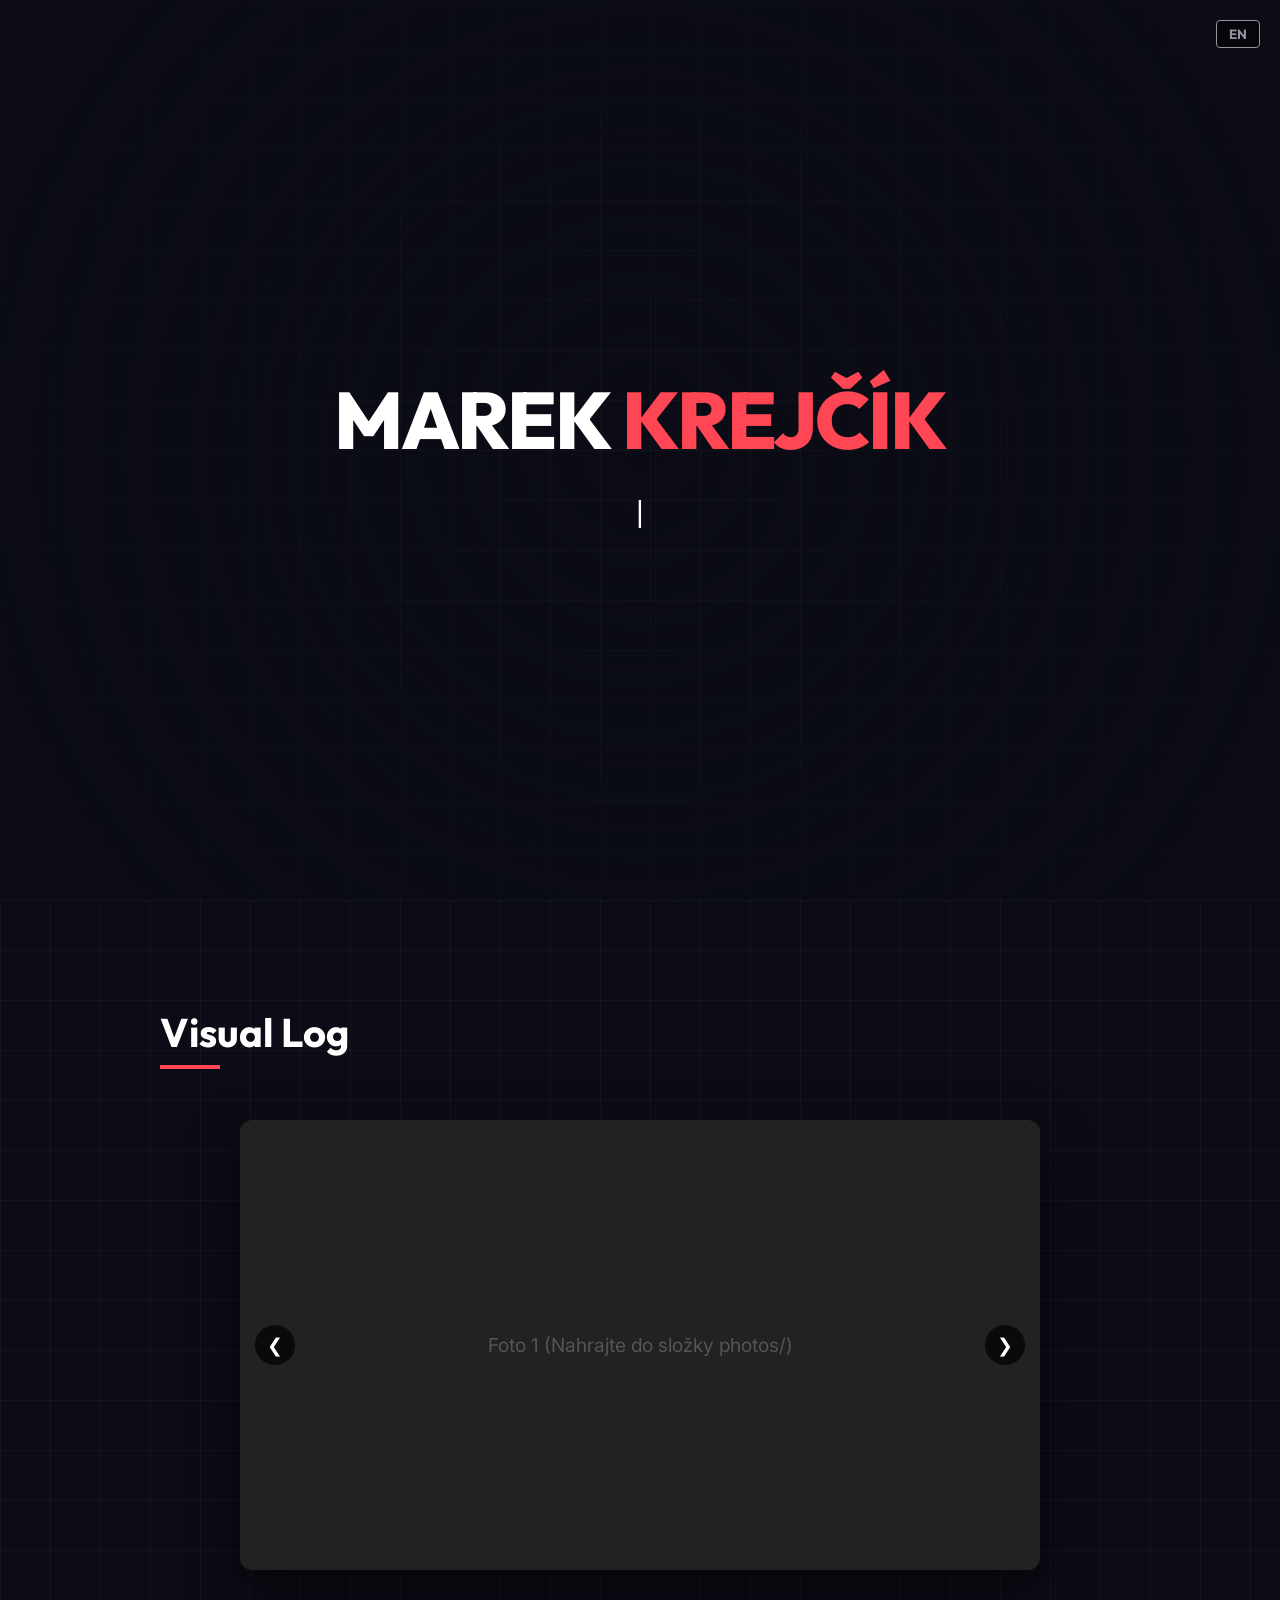
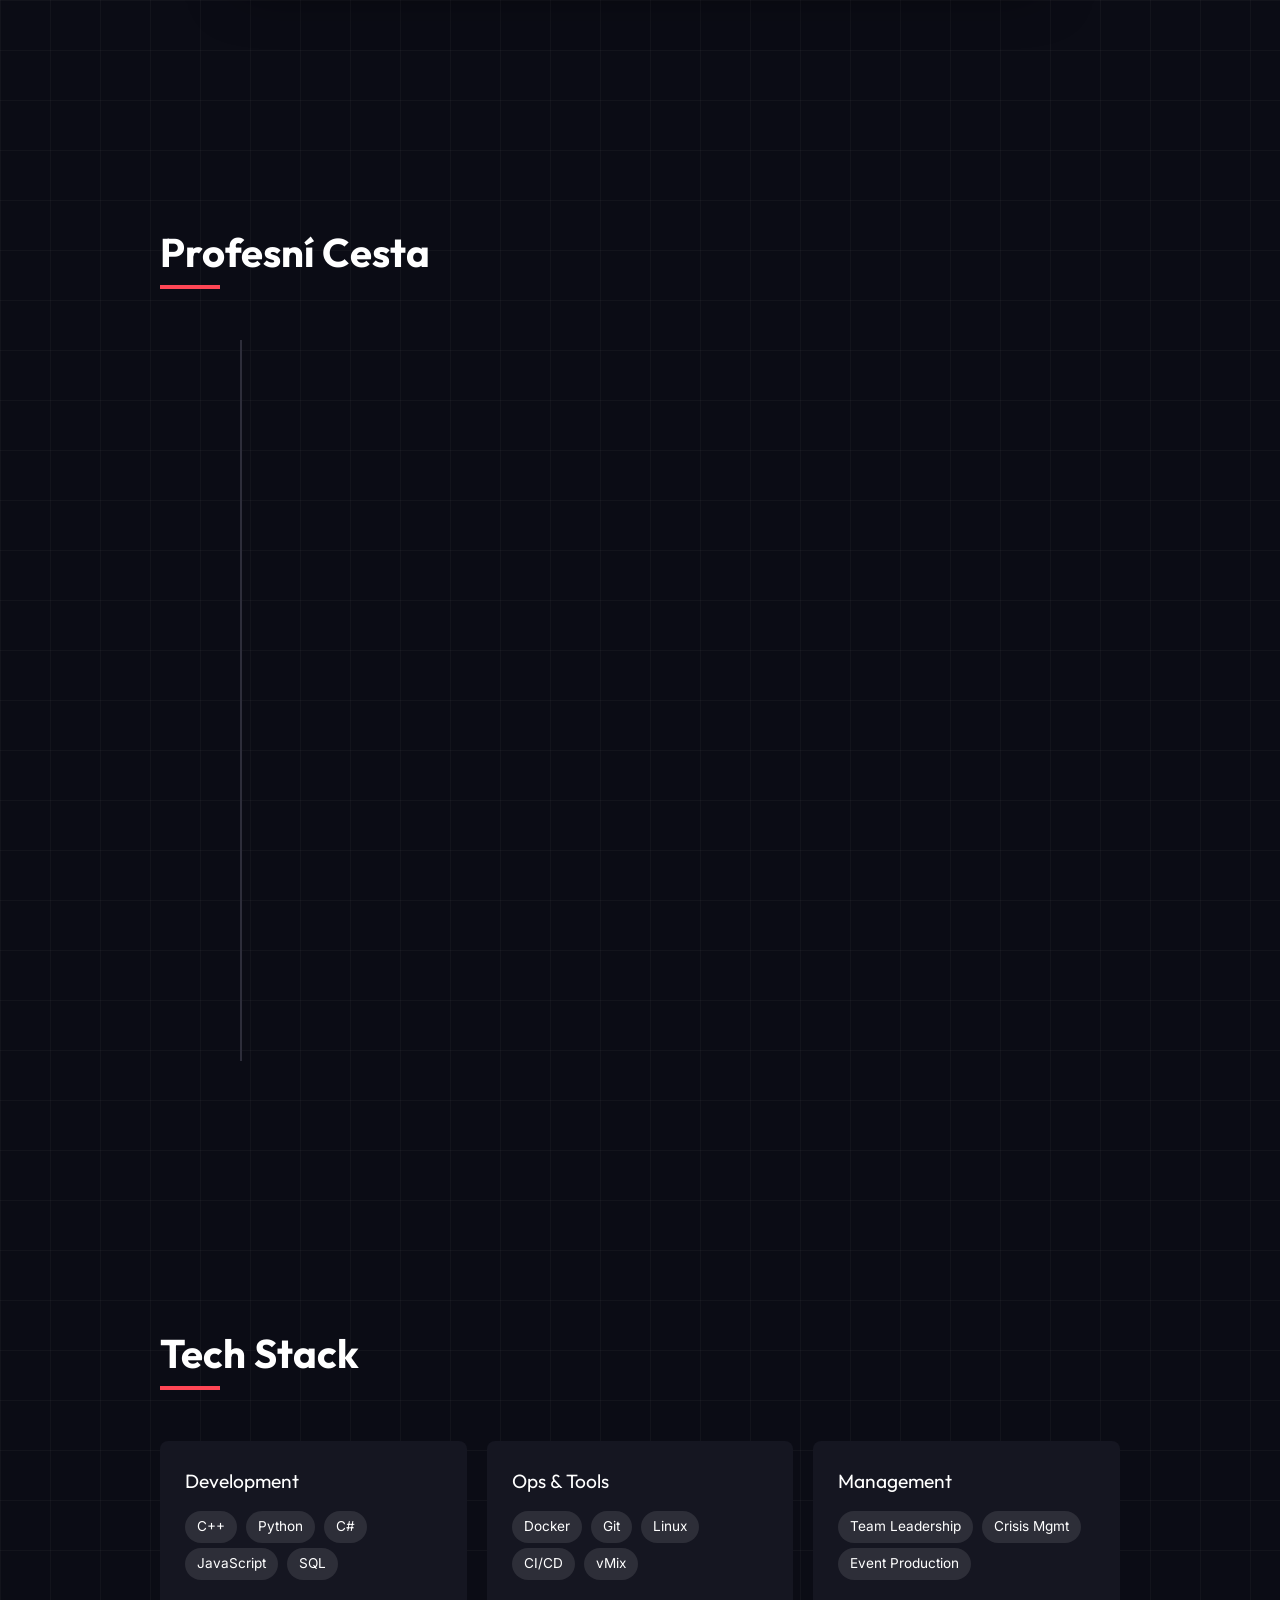
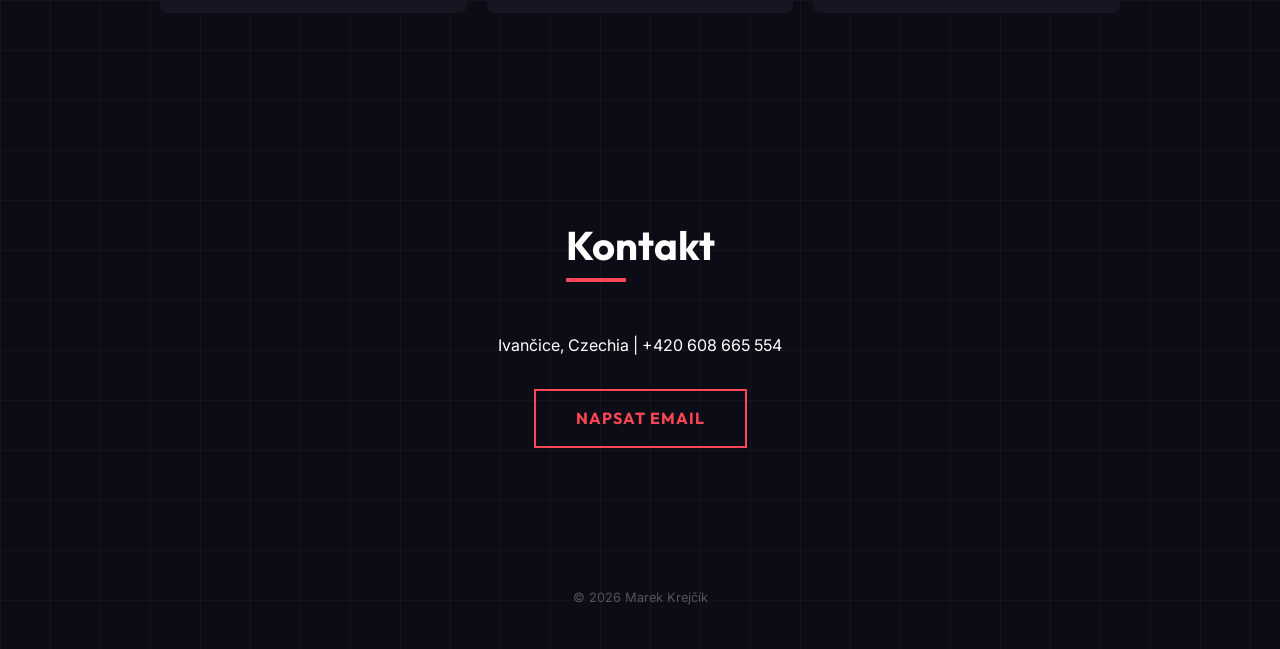
==== index.html @ 37709661 "Bugfixing" ====
<!DOCTYPE html>
<html lang="cs">
<head>
    <meta charset="UTF-8">
    <meta name="viewport" content="width=device-width, initial-scale=1.0">
    <meta name="description" content="Interaktivní životopis - Marek Krejčík">
    <title>Marek Krejčík | Esports & Tech</title>
    
    <link rel="preconnect" href="https://fonts.googleapis.com">
    <link rel="preconnect" href="https://fonts.gstatic.com" crossorigin>
    <link href="https://fonts.googleapis.com/css2?family=Inter:wght@300;400;600&family=Outfit:wght@500;700;800&display=swap&subset=latin-ext" rel="stylesheet">
    
    <link rel="stylesheet" href="https://cdnjs.cloudflare.com/ajax/libs/font-awesome/6.4.0/css/all.min.css">

    <script>
        // GEOLOKACE (Zachována z předchozí verze)
        (function() {
            const userLang = localStorage.getItem('lang_pref');
            if (userLang === 'en') {
                window.location.href = 'en.html';
                return;
            } else if (userLang === 'cs') {
                return;
            }
            fetch('https://ipwho.is/')
              .then(response => response.json())
              .then(data => {
                    if (data.success && data.country_code!== 'CZ' && data.country_code!== 'SK') {
                        localStorage.setItem('lang_pref', 'en');
                        window.location.href = 'en.html';
                    }
                })
              .catch(err => console.log('Geo-check skipped'));
        })();
    </script>

    <style>
        /* --- DESIGN PROMĚNNÉ --- */
        :root {
            --bg-dark: #0b0c15;
            --bg-card: #151621;
            --primary: #ff4655;    /* Riot Red */
            --secondary: #00f0ff;  /* Cyber Cyan */
            --text-main: #ffffff;
            --text-muted: #9494a0;
            --font-main: 'Inter', sans-serif;
            --font-head: 'Outfit', sans-serif; /* Nový font */
        }

        * { margin: 0; padding: 0; box-sizing: border-box; }
        
        body {
            background-color: var(--bg-dark);
            color: var(--text-main);
            font-family: var(--font-main);
            line-height: 1.6;
            overflow-x: hidden;
            
            /* --- NOVÉ POZADÍ (GRID) --- */
            background-image: 
                linear-gradient(rgba(255, 255, 255, 0.03) 1px, transparent 1px),
                linear-gradient(90deg, rgba(255, 255, 255, 0.03) 1px, transparent 1px);
            background-size: 50px 50px;
        }

        /* Vinětace pro hloubku */
        body::after {
            content: "";
            position: fixed;
            top: 0; left: 0; width: 100%; height: 100%;
            background: radial-gradient(circle at center, transparent 0%, var(--bg-dark) 90%);
            pointer-events: none;
            z-index: -1;
        }

        a { text-decoration: none; color: inherit; transition: 0.3s ease; }
        ul { list-style: none; }
       .container { max-width: 1000px; margin: 0 auto; padding: 0 20px; position: relative; z-index: 1; }

        /* JAZYKOVÝ PŘEPÍNAČ */
       .lang-switch { position: absolute; top: 20px; right: 20px; z-index: 1000; }
       .lang-btn {
            font-family: var(--font-head); font-weight: 700; color: var(--text-muted);
            border: 1px solid var(--text-muted); padding: 5px 12px; border-radius: 4px;
            cursor: pointer; background: rgba(0,0,0,0.5); backdrop-filter: blur(5px);
        }
       .lang-btn:hover { color: var(--secondary); border-color: var(--secondary); }

        /* HLAVIČKA */
        header {
            height: 100vh;
            display: flex; flex-direction: column; align-items: center; justify-content: center;
            text-align: center; position: relative;
        }
        
       .hero-name {
            font-family: var(--font-head);
            font-size: 5rem; /* Zvětšeno */
            font-weight: 800;
            margin-bottom: 0.5rem;
            letter-spacing: -2px;
            text-transform: uppercase;
        }
       .hero-name span { color: var(--primary); }

       .typewriter {
            font-size: 1.8rem;
            color: var(--secondary);
            font-family: 'Courier New', monospace; /* Terminál font */
            min-height: 1.8em;
        }
       .typewriter::after { content: '|'; animation: blink 1s infinite; color: var(--text-main); }

        /* SEKCIE */
        section { padding: 100px 0; }
       .section-title {
            font-family: var(--font-head);
            font-size: 2.5rem;
            font-weight: 700;
            margin-bottom: 3.5rem;
            display: inline-block;
            position: relative;
        }
       .section-title::after {
            content: ''; position: absolute; bottom: -5px; left: 0; width: 60px; height: 4px; background: var(--primary);
        }

        /* --- CAROUSEL (FOTOGALERIE) --- */
       .carousel-container {
            position: relative;
            width: 100%;
            max-width: 800px;
            margin: 0 auto 50px auto;
            border-radius: 12px;
            overflow: hidden;
            box-shadow: 0 20px 50px rgba(0,0,0,0.5);
            aspect-ratio: 16/9;
            background: #000;
        }

       .slides {
            display: flex;
            transition: transform 0.5s cubic-bezier(0.25, 1, 0.5, 1);
            height: 100%;
        }

       .slide {
            min-width: 100%;
            height: 100%;
            display: flex; align-items: center; justify-content: center;
            background: #222; /* Placeholder barva */
            color: #555;
            font-size: 1.2rem;
        }
        
       .slide img { width: 100%; height: 100%; object-fit: cover; }

       .carousel-btn {
            position: absolute; top: 50%; transform: translateY(-50%);
            background: rgba(0,0,0,0.7); color: white; border: none;
            width: 40px; height: 40px; border-radius: 50%; cursor: pointer;
            z-index: 10; font-size: 1.2rem; transition: 0.3s;
        }
       .carousel-btn:hover { background: var(--primary); }
       .prev { left: 15px; }
       .next { right: 15px; }

        /* TIMELINE (Opraveno) */
       .timeline { position: relative; max-width: 800px; margin: 0 auto; }
       .timeline::before {
            content: ''; position: absolute; left: 0; top: 0; bottom: 0; width: 2px; background: #2d2d3a;
        }
       .timeline-item {
            position: relative; margin-bottom: 60px; padding-left: 45px;
            /* Defaultně viditelné, JS přidá animaci */
            opacity: 1; 
        }
        /* Třída pro animaci */
       .timeline-item.hidden { opacity: 0; transform: translateY(20px); transition: all 0.6s ease; }
       .timeline-item.visible { opacity: 1; transform: translateY(0); }

       .timeline-item::before {
            content: ''; position: absolute; left: -6px; top: 6px; width: 14px; height: 14px;
            border-radius: 50%; background: var(--bg-dark); border: 2px solid var(--primary);
            box-shadow: 0 0 10px rgba(255, 70, 85, 0.5);
        }
       .role { font-size: 1.4rem; font-weight: 700; color: #fff; font-family: var(--font-head); }
       .company { color: var(--secondary); font-weight: 600; margin-bottom: 5px; }
       .date { font-size: 0.85rem; color: var(--text-muted); margin-bottom: 10px; display: inline-block; background: rgba(255,255,255,0.05); padding: 2px 8px; border-radius: 4px;}
        
        /* SKILLS */
       .skills-grid { display: grid; grid-template-columns: repeat(auto-fit, minmax(250px, 1fr)); gap: 20px; }
       .skill-card {
            background: var(--bg-card); padding: 25px; border-radius: 8px;
            border-bottom: 3px solid transparent; transition: 0.3s;
        }
       .skill-card:hover { border-bottom-color: var(--secondary); transform: translateY(-5px); }
       .skill-title { font-family: var(--font-head); font-size: 1.2rem; margin-bottom: 15px; color: #fff; }
       .tags span {
            display: inline-block; background: rgba(255,255,255,0.1); 
            padding: 5px 12px; border-radius: 20px; font-size: 0.85rem; margin: 0 5px 5px 0;
        }

        /* KONTAKT */
       .contact-btn {
            display: inline-block; padding: 15px 40px; margin-top: 30px;
            border: 2px solid var(--primary); color: var(--primary);
            font-family: var(--font-head); font-weight: 700; text-transform: uppercase;
            letter-spacing: 1px; transition: 0.3s;
        }
       .contact-btn:hover { background: var(--primary); color: #fff; box-shadow: 0 0 20px rgba(255, 70, 85, 0.4); }

        @keyframes blink { 50% { opacity: 0; } }
        @media (max-width: 768px) {
           .hero-name { font-size: 3rem; }
           .carousel-container { border-radius: 0; max-width: 100%; }
        }
    </style>
</head>
<body>

    <div class="lang-switch">
        <button class="lang-btn" onclick="localStorage.setItem('lang_pref', 'en'); window.location.href='en.html'">EN</button>
    </div>

    <header>
        <div class="container">
            <h1 class="hero-name">Marek <span>Krejčík</span></h1>
            <div class="typewriter" id="typewriter"></div>
        </div>
    </header>

    <section id="gallery">
        <div class="container">
            <h2 class="section-title">Visual Log</h2>
            <div class="carousel-container">
                <div class="slides" id="slides">
                    <div class="slide"><img src="photos/photo1.jpg" alt="Event photo 1" onerror="this.style.display='none'; this.parentNode.innerHTML='Foto 1 (Nahrajte do složky photos/)'"></div>
                    <div class="slide"><img src="photos/photo2.jpg" alt="Event photo 2" onerror="this.style.display='none'; this.parentNode.innerHTML='Foto 2'"></div>
                    <div class="slide"><img src="photos/photo3.jpg" alt="Event photo 3" onerror="this.style.display='none'; this.parentNode.innerHTML='Foto 3'"></div>
                </div>
                <button class="carousel-btn prev" onclick="moveSlide(-1)">&#10094;</button>
                <button class="carousel-btn next" onclick="moveSlide(1)">&#10095;</button>
            </div>
        </div>
    </section>

    <section id="experience">
        <div class="container">
            <h2 class="section-title">Profesní Cesta</h2>
            <div class="timeline">
                <div class="timeline-item hidden">
                    <div class="role">Head of Esports / Head of Production</div>
                    <div class="company">Hitpoint s.r.o.</div>
                    <div class="date">6/2017 - Současnost</div>
                    <p class="desc">COO/CPO role. Styčný bod pro Riot Games. Řízení Hitpoint Masters ligy a produkčního týmu (20+ lidí).</p>
                </div>

                <div class="timeline-item hidden">
                    <div class="role">Senior Esport Broadcast Tech Designer</div>
                    <div class="company">EksDee s.r.o.</div>
                    <div class="date">10/2021 - Současnost</div>
                    <p class="desc">Technický design pro PGL Major, Prague Champs a další eventy. Inovace ve vysílání.</p>
                </div>

                <div class="timeline-item hidden">
                    <div class="role">Manager (Gameplay & Backend)</div>
                    <div class="company">MADFINGER Games a.s.</div>
                    <div class="date">7/2022 - 7/2023</div>
                    <p class="desc">Vedení vývoje pro Gray Zone Warfare. Automatizace procesů (Python, Google Apps Script).</p>
                </div>

                <div class="timeline-item hidden">
                    <div class="role">Software Engineer</div>
                    <div class="company">Honeywell International</div>
                    <div class="date">2/2021 - 6/2022</div>
                    <p class="desc">Vývoj softwaru pro vojenskou avioniku. CI/CD, Docker, Conan.</p>
                </div>
            </div>
        </div>
    </section>

    <section id="skills">
        <div class="container">
            <h2 class="section-title">Tech Stack</h2>
            <div class="skills-grid">
                <div class="skill-card">
                    <div class="skill-title">Development</div>
                    <div class="tags">
                        <span>C++</span> <span>Python</span> <span>C#</span> <span>JavaScript</span> <span>SQL</span>
                    </div>
                </div>
                <div class="skill-card">
                    <div class="skill-title">Ops & Tools</div>
                    <div class="tags">
                        <span>Docker</span> <span>Git</span> <span>Linux</span> <span>CI/CD</span> <span>vMix</span>
                    </div>
                </div>
                <div class="skill-card">
                    <div class="skill-title">Management</div>
                    <div class="tags">
                        <span>Team Leadership</span> <span>Crisis Mgmt</span> <span>Event Production</span>
                    </div>
                </div>
            </div>
        </div>
    </section>

    <section id="contact" style="text-align: center;">
        <div class="container">
            <h2 class="section-title">Kontakt</h2>
            <p>Ivančice, Czechia | +420 608 665 554</p>
            <a href="mailto:krewca@seznam.cz" class="contact-btn">Napsat Email</a>
        </div>
    </section>

    <footer>
        <p style="text-align:center; padding: 40px; color: #555; font-size: 0.8rem;">&copy; 2026 Marek Krejčík</p>
    </footer>

    <script>
        // 1. OPRAVENÝ TYPEWRITER (Naplněné pole)
        const phrases =;
        
        let phraseIndex = 0;
        let charIndex = 0;
        let isDeleting = false;
        const textElement = document.getElementById('typewriter');

        function type() {
            const currentPhrase = phrases[phraseIndex];
            
            if (isDeleting) {
                textElement.textContent = currentPhrase.substring(0, charIndex - 1);
                charIndex--;
            } else {
                textElement.textContent = currentPhrase.substring(0, charIndex + 1);
                charIndex++;
            }

            let typeSpeed = isDeleting? 50 : 100;

            if (!isDeleting && charIndex === currentPhrase.length) {
                isDeleting = true;
                typeSpeed = 2000; 
            } else if (isDeleting && charIndex === 0) {
                isDeleting = false;
                phraseIndex = (phraseIndex + 1) % phrases.length;
                typeSpeed = 500;
            }

            setTimeout(type, typeSpeed);
        }
        document.addEventListener('DOMContentLoaded', type);

        // 2. SCROLL ANIMACE (Intersection Observer)
        const observer = new IntersectionObserver((entries) => {
            entries.forEach(entry => {
                if (entry.isIntersecting) {
                    entry.target.classList.add('visible');
                }
            });
        }, { threshold: 0.1 });

        document.querySelectorAll('.timeline-item').forEach(item => {
            observer.observe(item);
        });

        // 3. CAROUSEL LOGIKA
        let slideIndex = 0;
        function moveSlide(step) {
            const slides = document.querySelectorAll('.slide');
            const wrapper = document.getElementById('slides');
            
            slideIndex += step;
            if (slideIndex >= slides.length) slideIndex = 0;
            if (slideIndex < 0) slideIndex = slides.length - 1;

            wrapper.style.transform = `translateX(-${slideIndex * 100}%)`;
        }
        // Automatický posun (volitelné)
        setInterval(() => moveSlide(1), 5000);
    </script>
</body>
</html>
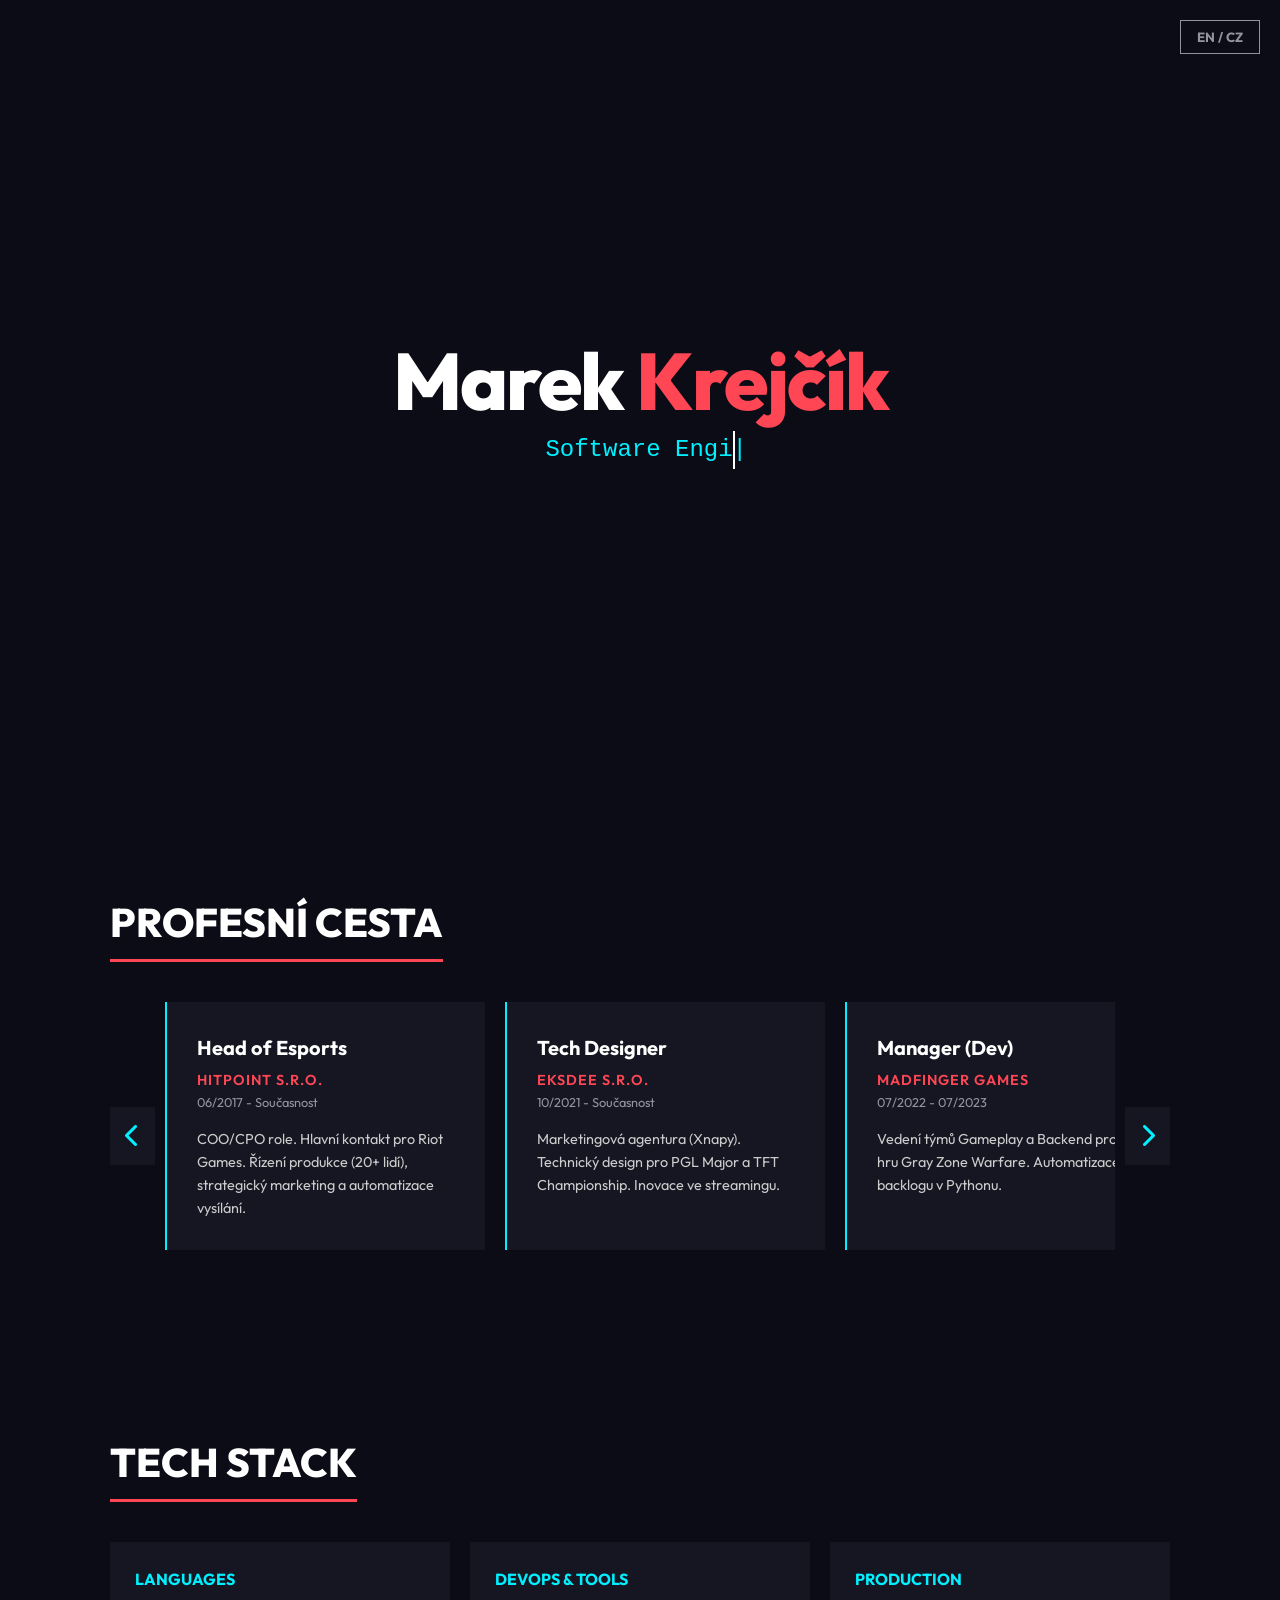
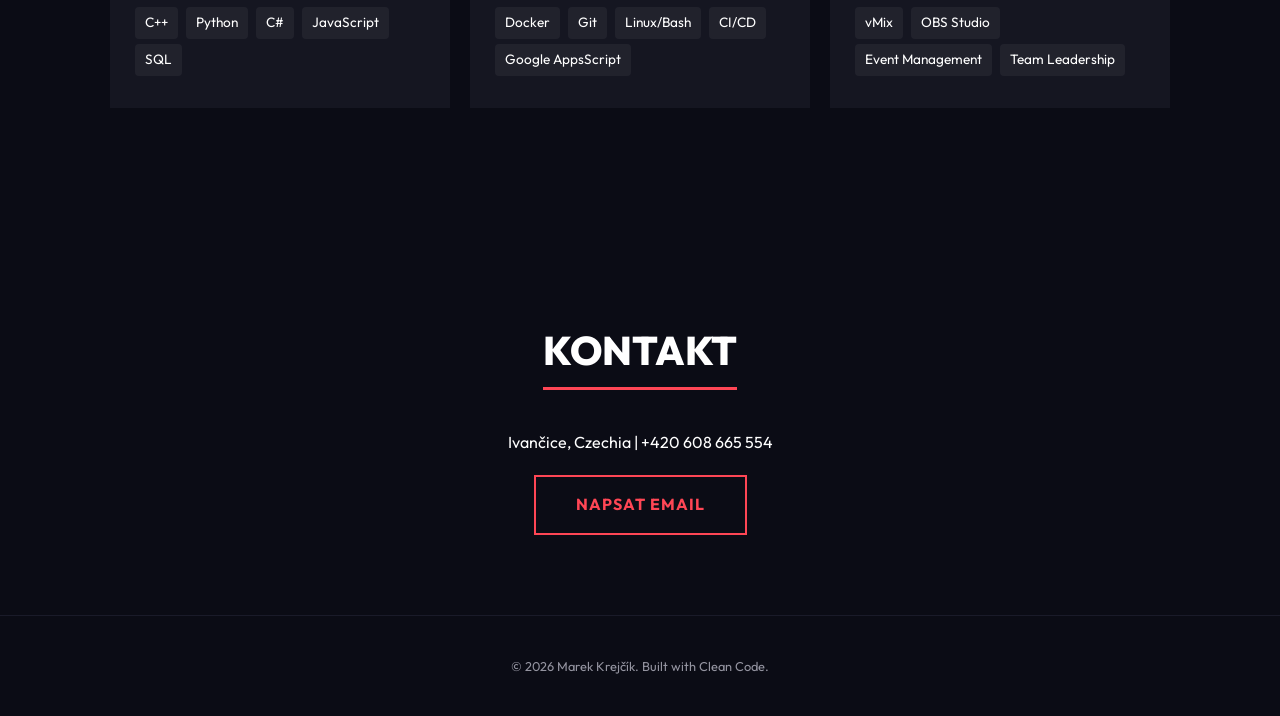
==== commit 4e1e637a: "Latest bugfixes" ====
--- a/index.html
+++ b/index.html
@@ -3,48 +3,25 @@
 <head>
     <meta charset="UTF-8">
     <meta name="viewport" content="width=device-width, initial-scale=1.0">
-    <meta name="description" content="Interaktivní životopis - Marek Krejčík">
     <title>Marek Krejčík | Esports & Tech</title>
+    <meta name="description" content="Profesionální portfolio - Marek Krejčík">
     
     <link rel="preconnect" href="https://fonts.googleapis.com">
     <link rel="preconnect" href="https://fonts.gstatic.com" crossorigin>
-    <link href="https://fonts.googleapis.com/css2?family=Inter:wght@300;400;600&family=Outfit:wght@500;700;800&display=swap&subset=latin-ext" rel="stylesheet">
+    <link href="https://fonts.googleapis.com/css2?family=Outfit:wght@300;500;700;800&display=swap&subset=latin,latin-ext" rel="stylesheet">
     
     <link rel="stylesheet" href="https://cdnjs.cloudflare.com/ajax/libs/font-awesome/6.4.0/css/all.min.css">
 
-    <script>
-        // GEOLOKACE (Zachována z předchozí verze)
-        (function() {
-            const userLang = localStorage.getItem('lang_pref');
-            if (userLang === 'en') {
-                window.location.href = 'en.html';
-                return;
-            } else if (userLang === 'cs') {
-                return;
-            }
-            fetch('https://ipwho.is/')
-              .then(response => response.json())
-              .then(data => {
-                    if (data.success && data.country_code!== 'CZ' && data.country_code!== 'SK') {
-                        localStorage.setItem('lang_pref', 'en');
-                        window.location.href = 'en.html';
-                    }
-                })
-              .catch(err => console.log('Geo-check skipped'));
-        })();
-    </script>
-
     <style>
-        /* --- DESIGN PROMĚNNÉ --- */
+        /* --- 1. CORE VARIABLES & RESET --- */
         :root {
-            --bg-dark: #0b0c15;
-            --bg-card: #151621;
-            --primary: #ff4655;    /* Riot Red */
-            --secondary: #00f0ff;  /* Cyber Cyan */
+            --bg-dark: #0b0c15;       /* Deep Void */
+            --bg-card: #151621;       /* Card Surface */
+            --primary: #ff4655;       /* Valorant Red */
+            --cyan: #00f0ff;          /* Cyber Cyan */
             --text-main: #ffffff;
             --text-muted: #9494a0;
-            --font-main: 'Inter', sans-serif;
-            --font-head: 'Outfit', sans-serif; /* Nový font */
+            --font-stack: 'Outfit', sans-serif;
         }
 
         * { margin: 0; padding: 0; box-sizing: border-box; }
@@ -52,230 +29,264 @@
         body {
             background-color: var(--bg-dark);
             color: var(--text-main);
-            font-family: var(--font-main);
+            font-family: var(--font-stack);
             line-height: 1.6;
             overflow-x: hidden;
-            
-            /* --- NOVÉ POZADÍ (GRID) --- */
-            background-image: 
-                linear-gradient(rgba(255, 255, 255, 0.03) 1px, transparent 1px),
-                linear-gradient(90deg, rgba(255, 255, 255, 0.03) 1px, transparent 1px);
-            background-size: 50px 50px;
-        }
-
-        /* Vinětace pro hloubku */
-        body::after {
-            content: "";
-            position: fixed;
-            top: 0; left: 0; width: 100%; height: 100%;
-            background: radial-gradient(circle at center, transparent 0%, var(--bg-dark) 90%);
-            pointer-events: none;
-            z-index: -1;
-        }
-
-        a { text-decoration: none; color: inherit; transition: 0.3s ease; }
+        }
+
+        a { text-decoration: none; color: inherit; transition: 0.2s; }
         ul { list-style: none; }
-       .container { max-width: 1000px; margin: 0 auto; padding: 0 20px; position: relative; z-index: 1; }
-
-        /* JAZYKOVÝ PŘEPÍNAČ */
-       .lang-switch { position: absolute; top: 20px; right: 20px; z-index: 1000; }
+        
+        /* --- 2. LAYOUT & TYPOGRAPHY --- */
+       .container { max-width: 1100px; margin: 0 auto; padding: 0 20px; }
+        section { padding: 80px 0; }
+
+       .section-title {
+            font-size: 2.5rem;
+            font-weight: 800;
+            text-transform: uppercase;
+            margin-bottom: 40px;
+            display: inline-block;
+            border-bottom: 3px solid var(--primary);
+            padding-bottom: 5px;
+        }
+
+        /* --- 3. HEADER (HERO) --- */
+        header {
+            height: 90vh; /* Nechat kousek místa pro náznak obsahu */
+            display: flex;
+            flex-direction: column;
+            justify-content: center;
+            align-items: center;
+            text-align: center;
+            position: relative;
+        }
+
+       .lang-switch {
+            position: absolute;
+            top: 20px;
+            right: 20px;
+        }
+
        .lang-btn {
-            font-family: var(--font-head); font-weight: 700; color: var(--text-muted);
-            border: 1px solid var(--text-muted); padding: 5px 12px; border-radius: 4px;
-            cursor: pointer; background: rgba(0,0,0,0.5); backdrop-filter: blur(5px);
-        }
-       .lang-btn:hover { color: var(--secondary); border-color: var(--secondary); }
-
-        /* HLAVIČKA */
-        header {
-            height: 100vh;
-            display: flex; flex-direction: column; align-items: center; justify-content: center;
-            text-align: center; position: relative;
-        }
-        
-       .hero-name {
-            font-family: var(--font-head);
-            font-size: 5rem; /* Zvětšeno */
+            background: transparent;
+            border: 1px solid var(--text-muted);
+            color: var(--text-muted);
+            padding: 8px 16px;
+            font-family: var(--font-stack);
+            font-weight: 700;
+            cursor: pointer;
+            transition: all 0.3s;
+        }
+
+       .lang-btn:hover {
+            border-color: var(--cyan);
+            color: var(--cyan);
+            box-shadow: 0 0 15px rgba(0, 240, 255, 0.2);
+        }
+
+        h1.hero-name {
+            font-size: 5rem;
             font-weight: 800;
-            margin-bottom: 0.5rem;
+            line-height: 1;
+            margin-bottom: 10px;
             letter-spacing: -2px;
+        }
+
+        h1 span { color: var(--primary); }
+
+       .typewriter {
+            font-size: 1.5rem;
+            color: var(--cyan);
+            font-family: monospace; /* Terminálový vzhled */
+            height: 1.6em; 
+        }
+        
+       .cursor {
+            display: inline-block;
+            width: 2px;
+            background-color: var(--text-main);
+            animation: blink 1s infinite;
+        }
+
+        /* --- 4. CAROUSEL (Timeline) --- */
+       .carousel-wrap {
+            position: relative;
+            display: flex;
+            align-items: center;
+        }
+
+       .carousel {
+            display: flex;
+            gap: 20px;
+            overflow-x: auto;
+            scroll-snap-type: x mandatory;
+            padding-bottom: 20px;
+            cursor: grab;
+            /* Skrytí scrollbaru */
+            scrollbar-width: none; 
+            -ms-overflow-style: none; 
+        }
+       .carousel::-webkit-scrollbar { display: none; }
+
+       .carousel.active { cursor: grabbing; cursor: -webkit-grabbing; }
+
+       .card {
+            min-width: 320px;
+            max-width: 320px;
+            background: var(--bg-card);
+            border-left: 2px solid var(--cyan);
+            padding: 30px;
+            scroll-snap-align: center;
+            user-select: none; /* Aby text nešlo označit při dragování */
+            transition: transform 0.3s;
+        }
+
+       .card:hover { transform: translateY(-5px); }
+
+       .card-role { font-size: 1.25rem; font-weight: 700; color: #fff; margin-bottom: 5px; }
+       .card-company { color: var(--primary); font-weight: 600; font-size: 0.9rem; text-transform: uppercase; letter-spacing: 1px; }
+       .card-date { font-size: 0.8rem; color: var(--text-muted); margin-bottom: 15px; display: block; }
+       .card-desc { font-size: 0.9rem; color: #ccc; }
+
+        /* Navigační šipky */
+       .nav-btn {
+            background: var(--bg-card);
+            border: none;
+            color: var(--cyan);
+            font-size: 1.5rem;
+            cursor: pointer;
+            padding: 15px;
+            transition: 0.2s;
+            z-index: 2;
+        }
+       .nav-btn:hover { color: #fff; background: var(--primary); }
+       .nav-prev { margin-right: 10px; }
+       .nav-next { margin-left: 10px; }
+
+        /* --- 5. SKILLS (Grid) --- */
+       .skills-grid {
+            display: grid;
+            grid-template-columns: repeat(auto-fit, minmax(250px, 1fr));
+            gap: 20px;
+        }
+
+       .skill-box {
+            background: var(--bg-card);
+            padding: 25px;
+            border-bottom: 2px solid transparent;
+            transition: 0.3s;
+        }
+       .skill-box:hover { border-bottom-color: var(--primary); }
+
+       .skill-cat { color: var(--cyan); font-weight: 700; margin-bottom: 15px; text-transform: uppercase; }
+        
+       .tag {
+            display: inline-block;
+            background: rgba(255,255,255,0.05);
+            padding: 5px 10px;
+            margin: 0 5px 5px 0;
+            border-radius: 4px;
+            font-size: 0.85rem;
+        }
+
+        /* --- 6. FOOTER & CONTACT --- */
+       .contact-cta {
+            text-align: center;
+            margin-top: 50px;
+        }
+        
+       .btn-main {
+            display: inline-block;
+            padding: 15px 40px;
+            border: 2px solid var(--primary);
+            color: var(--primary);
+            font-weight: 700;
             text-transform: uppercase;
-        }
-       .hero-name span { color: var(--primary); }
-
-       .typewriter {
-            font-size: 1.8rem;
-            color: var(--secondary);
-            font-family: 'Courier New', monospace; /* Terminál font */
-            min-height: 1.8em;
-        }
-       .typewriter::after { content: '|'; animation: blink 1s infinite; color: var(--text-main); }
-
-        /* SEKCIE */
-        section { padding: 100px 0; }
-       .section-title {
-            font-family: var(--font-head);
-            font-size: 2.5rem;
-            font-weight: 700;
-            margin-bottom: 3.5rem;
-            display: inline-block;
-            position: relative;
-        }
-       .section-title::after {
-            content: ''; position: absolute; bottom: -5px; left: 0; width: 60px; height: 4px; background: var(--primary);
-        }
-
-        /* --- CAROUSEL (FOTOGALERIE) --- */
-       .carousel-container {
-            position: relative;
-            width: 100%;
-            max-width: 800px;
-            margin: 0 auto 50px auto;
-            border-radius: 12px;
-            overflow: hidden;
-            box-shadow: 0 20px 50px rgba(0,0,0,0.5);
-            aspect-ratio: 16/9;
-            background: #000;
-        }
-
-       .slides {
-            display: flex;
-            transition: transform 0.5s cubic-bezier(0.25, 1, 0.5, 1);
-            height: 100%;
-        }
-
-       .slide {
-            min-width: 100%;
-            height: 100%;
-            display: flex; align-items: center; justify-content: center;
-            background: #222; /* Placeholder barva */
-            color: #555;
-            font-size: 1.2rem;
-        }
-        
-       .slide img { width: 100%; height: 100%; object-fit: cover; }
-
-       .carousel-btn {
-            position: absolute; top: 50%; transform: translateY(-50%);
-            background: rgba(0,0,0,0.7); color: white; border: none;
-            width: 40px; height: 40px; border-radius: 50%; cursor: pointer;
-            z-index: 10; font-size: 1.2rem; transition: 0.3s;
-        }
-       .carousel-btn:hover { background: var(--primary); }
-       .prev { left: 15px; }
-       .next { right: 15px; }
-
-        /* TIMELINE (Opraveno) */
-       .timeline { position: relative; max-width: 800px; margin: 0 auto; }
-       .timeline::before {
-            content: ''; position: absolute; left: 0; top: 0; bottom: 0; width: 2px; background: #2d2d3a;
-        }
-       .timeline-item {
-            position: relative; margin-bottom: 60px; padding-left: 45px;
-            /* Defaultně viditelné, JS přidá animaci */
-            opacity: 1; 
-        }
-        /* Třída pro animaci */
-       .timeline-item.hidden { opacity: 0; transform: translateY(20px); transition: all 0.6s ease; }
-       .timeline-item.visible { opacity: 1; transform: translateY(0); }
-
-       .timeline-item::before {
-            content: ''; position: absolute; left: -6px; top: 6px; width: 14px; height: 14px;
-            border-radius: 50%; background: var(--bg-dark); border: 2px solid var(--primary);
-            box-shadow: 0 0 10px rgba(255, 70, 85, 0.5);
-        }
-       .role { font-size: 1.4rem; font-weight: 700; color: #fff; font-family: var(--font-head); }
-       .company { color: var(--secondary); font-weight: 600; margin-bottom: 5px; }
-       .date { font-size: 0.85rem; color: var(--text-muted); margin-bottom: 10px; display: inline-block; background: rgba(255,255,255,0.05); padding: 2px 8px; border-radius: 4px;}
-        
-        /* SKILLS */
-       .skills-grid { display: grid; grid-template-columns: repeat(auto-fit, minmax(250px, 1fr)); gap: 20px; }
-       .skill-card {
-            background: var(--bg-card); padding: 25px; border-radius: 8px;
-            border-bottom: 3px solid transparent; transition: 0.3s;
-        }
-       .skill-card:hover { border-bottom-color: var(--secondary); transform: translateY(-5px); }
-       .skill-title { font-family: var(--font-head); font-size: 1.2rem; margin-bottom: 15px; color: #fff; }
-       .tags span {
-            display: inline-block; background: rgba(255,255,255,0.1); 
-            padding: 5px 12px; border-radius: 20px; font-size: 0.85rem; margin: 0 5px 5px 0;
-        }
-
-        /* KONTAKT */
-       .contact-btn {
-            display: inline-block; padding: 15px 40px; margin-top: 30px;
-            border: 2px solid var(--primary); color: var(--primary);
-            font-family: var(--font-head); font-weight: 700; text-transform: uppercase;
-            letter-spacing: 1px; transition: 0.3s;
-        }
-       .contact-btn:hover { background: var(--primary); color: #fff; box-shadow: 0 0 20px rgba(255, 70, 85, 0.4); }
-
+            letter-spacing: 1px;
+            margin-top: 20px;
+        }
+       .btn-main:hover { background: var(--primary); color: #fff; box-shadow: 0 0 20px rgba(255, 70, 85, 0.4); }
+
+        footer {
+            text-align: center;
+            padding: 40px;
+            color: var(--text-muted);
+            font-size: 0.8rem;
+            border-top: 1px solid #1a1b29;
+        }
+
+        /* ANIMACE */
         @keyframes blink { 50% { opacity: 0; } }
+        
+        /* MOBIL */
         @media (max-width: 768px) {
-           .hero-name { font-size: 3rem; }
-           .carousel-container { border-radius: 0; max-width: 100%; }
+            h1.hero-name { font-size: 3.5rem; }
+           .carousel-wrap { flex-direction: column; }
+           .nav-btn { display: none; } /* Na mobilu stačí swipe */
+           .card { min-width: 85vw; } /* Karta přes celou šířku */
         }
     </style>
 </head>
 <body>
 
-    <div class="lang-switch">
-        <button class="lang-btn" onclick="localStorage.setItem('lang_pref', 'en'); window.location.href='en.html'">EN</button>
-    </div>
-
     <header>
+        <div class="lang-switch">
+            <button class="lang-btn" onclick="window.location.href='en.html'">EN / CZ</button>
+        </div>
         <div class="container">
             <h1 class="hero-name">Marek <span>Krejčík</span></h1>
-            <div class="typewriter" id="typewriter"></div>
+            <div class="typewriter">
+                <span id="typing-text"></span><span class="cursor">|</span>
+            </div>
         </div>
     </header>
-
-    <section id="gallery">
-        <div class="container">
-            <h2 class="section-title">Visual Log</h2>
-            <div class="carousel-container">
-                <div class="slides" id="slides">
-                    <div class="slide"><img src="photos/photo1.jpg" alt="Event photo 1" onerror="this.style.display='none'; this.parentNode.innerHTML='Foto 1 (Nahrajte do složky photos/)'"></div>
-                    <div class="slide"><img src="photos/photo2.jpg" alt="Event photo 2" onerror="this.style.display='none'; this.parentNode.innerHTML='Foto 2'"></div>
-                    <div class="slide"><img src="photos/photo3.jpg" alt="Event photo 3" onerror="this.style.display='none'; this.parentNode.innerHTML='Foto 3'"></div>
-                </div>
-                <button class="carousel-btn prev" onclick="moveSlide(-1)">&#10094;</button>
-                <button class="carousel-btn next" onclick="moveSlide(1)">&#10095;</button>
-            </div>
-        </div>
-    </section>
 
     <section id="experience">
         <div class="container">
             <h2 class="section-title">Profesní Cesta</h2>
-            <div class="timeline">
-                <div class="timeline-item hidden">
-                    <div class="role">Head of Esports / Head of Production</div>
-                    <div class="company">Hitpoint s.r.o.</div>
-                    <div class="date">6/2017 - Současnost</div>
-                    <p class="desc">COO/CPO role. Styčný bod pro Riot Games. Řízení Hitpoint Masters ligy a produkčního týmu (20+ lidí).</p>
+            
+            <div class="carousel-wrap">
+                <button class="nav-btn nav-prev" id="prevBtn"><i class="fa-solid fa-chevron-left"></i></button>
+                
+                <div class="carousel" id="carousel">
+                    <div class="card">
+                        <div class="card-role">Head of Esports</div>
+                        <div class="card-company">Hitpoint s.r.o.</div>
+                        <div class="card-date">06/2017 - Současnost</div>
+                        <p class="card-desc">COO/CPO role. Hlavní kontakt pro Riot Games. Řízení produkce (20+ lidí), strategický marketing a automatizace vysílání.</p>
+                    </div>
+
+                    <div class="card">
+                        <div class="card-role">Tech Designer</div>
+                        <div class="card-company">EksDee s.r.o.</div>
+                        <div class="card-date">10/2021 - Současnost</div>
+                        <p class="card-desc">Marketingová agentura (Xnapy). Technický design pro PGL Major a TFT Championship. Inovace ve streamingu.</p>
+                    </div>
+
+                    <div class="card">
+                        <div class="card-role">Manager (Dev)</div>
+                        <div class="card-company">MADFINGER Games</div>
+                        <div class="card-date">07/2022 - 07/2023</div>
+                        <p class="card-desc">Vedení týmů Gameplay a Backend pro hru Gray Zone Warfare. Automatizace backlogu v Pythonu.</p>
+                    </div>
+
+                    <div class="card">
+                        <div class="card-role">Software Engineer</div>
+                        <div class="card-company">Honeywell</div>
+                        <div class="card-date">02/2021 - 06/2022</div>
+                        <p class="card-desc">Vývoj softwaru pro vojenskou avioniku. Správa CI/CD, Docker, Conan. Práce s C++.</p>
+                    </div>
+
+                    <div class="card">
+                        <div class="card-role">Observer</div>
+                        <div class="card-company">Riot Games</div>
+                        <div class="card-date">2018</div>
+                        <p class="card-desc">In-game kamera pro EU LCS v Berlíně. Přímá spolupráce na nejvyšší úrovni evropského esportu.</p>
+                    </div>
                 </div>
 
-                <div class="timeline-item hidden">
-                    <div class="role">Senior Esport Broadcast Tech Designer</div>
-                    <div class="company">EksDee s.r.o.</div>
-                    <div class="date">10/2021 - Současnost</div>
-                    <p class="desc">Technický design pro PGL Major, Prague Champs a další eventy. Inovace ve vysílání.</p>
-                </div>
-
-                <div class="timeline-item hidden">
-                    <div class="role">Manager (Gameplay & Backend)</div>
-                    <div class="company">MADFINGER Games a.s.</div>
-                    <div class="date">7/2022 - 7/2023</div>
-                    <p class="desc">Vedení vývoje pro Gray Zone Warfare. Automatizace procesů (Python, Google Apps Script).</p>
-                </div>
-
-                <div class="timeline-item hidden">
-                    <div class="role">Software Engineer</div>
-                    <div class="company">Honeywell International</div>
-                    <div class="date">2/2021 - 6/2022</div>
-                    <p class="desc">Vývoj softwaru pro vojenskou avioniku. CI/CD, Docker, Conan.</p>
-                </div>
+                <button class="nav-btn nav-next" id="nextBtn"><i class="fa-solid fa-chevron-right"></i></button>
             </div>
         </div>
     </section>
@@ -284,102 +295,101 @@
         <div class="container">
             <h2 class="section-title">Tech Stack</h2>
             <div class="skills-grid">
-                <div class="skill-card">
-                    <div class="skill-title">Development</div>
-                    <div class="tags">
-                        <span>C++</span> <span>Python</span> <span>C#</span> <span>JavaScript</span> <span>SQL</span>
-                    </div>
+                <div class="skill-box">
+                    <div class="skill-cat">Languages</div>
+                    <span class="tag">C++</span>
+                    <span class="tag">Python</span>
+                    <span class="tag">C#</span>
+                    <span class="tag">JavaScript</span>
+                    <span class="tag">SQL</span>
                 </div>
-                <div class="skill-card">
-                    <div class="skill-title">Ops & Tools</div>
-                    <div class="tags">
-                        <span>Docker</span> <span>Git</span> <span>Linux</span> <span>CI/CD</span> <span>vMix</span>
-                    </div>
+                <div class="skill-box">
+                    <div class="skill-cat">DevOps & Tools</div>
+                    <span class="tag">Docker</span>
+                    <span class="tag">Git</span>
+                    <span class="tag">Linux/Bash</span>
+                    <span class="tag">CI/CD</span>
+                    <span class="tag">Google AppsScript</span>
                 </div>
-                <div class="skill-card">
-                    <div class="skill-title">Management</div>
-                    <div class="tags">
-                        <span>Team Leadership</span> <span>Crisis Mgmt</span> <span>Event Production</span>
-                    </div>
+                <div class="skill-box">
+                    <div class="skill-cat">Production</div>
+                    <span class="tag">vMix</span>
+                    <span class="tag">OBS Studio</span>
+                    <span class="tag">Event Management</span>
+                    <span class="tag">Team Leadership</span>
                 </div>
             </div>
         </div>
     </section>
 
-    <section id="contact" style="text-align: center;">
-        <div class="container">
+    <section id="contact">
+        <div class="container contact-cta">
             <h2 class="section-title">Kontakt</h2>
             <p>Ivančice, Czechia | +420 608 665 554</p>
-            <a href="mailto:krewca@seznam.cz" class="contact-btn">Napsat Email</a>
+            <a href="mailto:krewca@seznam.cz" class="btn-main">Napsat Email</a>
         </div>
     </section>
 
     <footer>
-        <p style="text-align:center; padding: 40px; color: #555; font-size: 0.8rem;">&copy; 2026 Marek Krejčík</p>
+        &copy; 2026 Marek Krejčík. Built with Clean Code.
     </footer>
 
     <script>
-        // 1. OPRAVENÝ TYPEWRITER (Naplněné pole)
-        const phrases =;
-        
-        let phraseIndex = 0;
-        let charIndex = 0;
-        let isDeleting = false;
-        const textElement = document.getElementById('typewriter');
-
-        function type() {
-            const currentPhrase = phrases[phraseIndex];
-            
-            if (isDeleting) {
-                textElement.textContent = currentPhrase.substring(0, charIndex - 1);
-                charIndex--;
-            } else {
-                textElement.textContent = currentPhrase.substring(0, charIndex + 1);
-                charIndex++;
+        // --- 1. ROBUSTNÍ TYPEWRITER (Bez polí, jednoduchá logika) ---
+        const textElement = document.getElementById('typing-text');
+        const textToType = "Software Engineer & Esports Lead";
+        let idx = 0;
+
+        function typeWriter() {
+            if (idx < textToType.length) {
+                textElement.innerHTML += textToType.charAt(idx);
+                idx++;
+                setTimeout(typeWriter, 100);
             }
-
-            let typeSpeed = isDeleting? 50 : 100;
-
-            if (!isDeleting && charIndex === currentPhrase.length) {
-                isDeleting = true;
-                typeSpeed = 2000; 
-            } else if (isDeleting && charIndex === 0) {
-                isDeleting = false;
-                phraseIndex = (phraseIndex + 1) % phrases.length;
-                typeSpeed = 500;
-            }
-
-            setTimeout(type, typeSpeed);
-        }
-        document.addEventListener('DOMContentLoaded', type);
-
-        // 2. SCROLL ANIMACE (Intersection Observer)
-        const observer = new IntersectionObserver((entries) => {
-            entries.forEach(entry => {
-                if (entry.isIntersecting) {
-                    entry.target.classList.add('visible');
-                }
-            });
-        }, { threshold: 0.1 });
-
-        document.querySelectorAll('.timeline-item').forEach(item => {
-            observer.observe(item);
-        });
-
-        // 3. CAROUSEL LOGIKA
-        let slideIndex = 0;
-        function moveSlide(step) {
-            const slides = document.querySelectorAll('.slide');
-            const wrapper = document.getElementById('slides');
-            
-            slideIndex += step;
-            if (slideIndex >= slides.length) slideIndex = 0;
-            if (slideIndex < 0) slideIndex = slides.length - 1;
-
-            wrapper.style.transform = `translateX(-${slideIndex * 100}%)`;
-        }
-        // Automatický posun (volitelné)
-        setInterval(() => moveSlide(1), 5000);
+        }
+        
+        // --- 2. CAROUSEL LOGIKA (Tlačítka + Drag) ---
+        const slider = document.getElementById('carousel');
+        const prevBtn = document.getElementById('prevBtn');
+        const nextBtn = document.getElementById('nextBtn');
+
+        // Tlačítka
+        nextBtn.addEventListener('click', () => {
+            slider.scrollBy({ left: 340, behavior: 'smooth' }); // 320px karta + 20px gap
+        });
+        prevBtn.addEventListener('click', () => {
+            slider.scrollBy({ left: -340, behavior: 'smooth' });
+        });
+
+        // Drag & Drop logika pro myš
+        let isDown = false;
+        let startX;
+        let scrollLeft;
+
+        slider.addEventListener('mousedown', (e) => {
+            isDown = true;
+            slider.classList.add('active');
+            startX = e.pageX - slider.offsetLeft;
+            scrollLeft = slider.scrollLeft;
+        });
+        slider.addEventListener('mouseleave', () => {
+            isDown = false;
+            slider.classList.remove('active');
+        });
+        slider.addEventListener('mouseup', () => {
+            isDown = false;
+            slider.classList.remove('active');
+        });
+        slider.addEventListener('mousemove', (e) => {
+            if(!isDown) return;
+            e.preventDefault();
+            const x = e.pageX - slider.offsetLeft;
+            const walk = (x - startX) * 2; // Rychlost posunu
+            slider.scrollLeft = scrollLeft - walk;
+        });
+
+        // Spustit psaní po načtení
+        window.onload = typeWriter;
     </script>
 </body>
 </html>
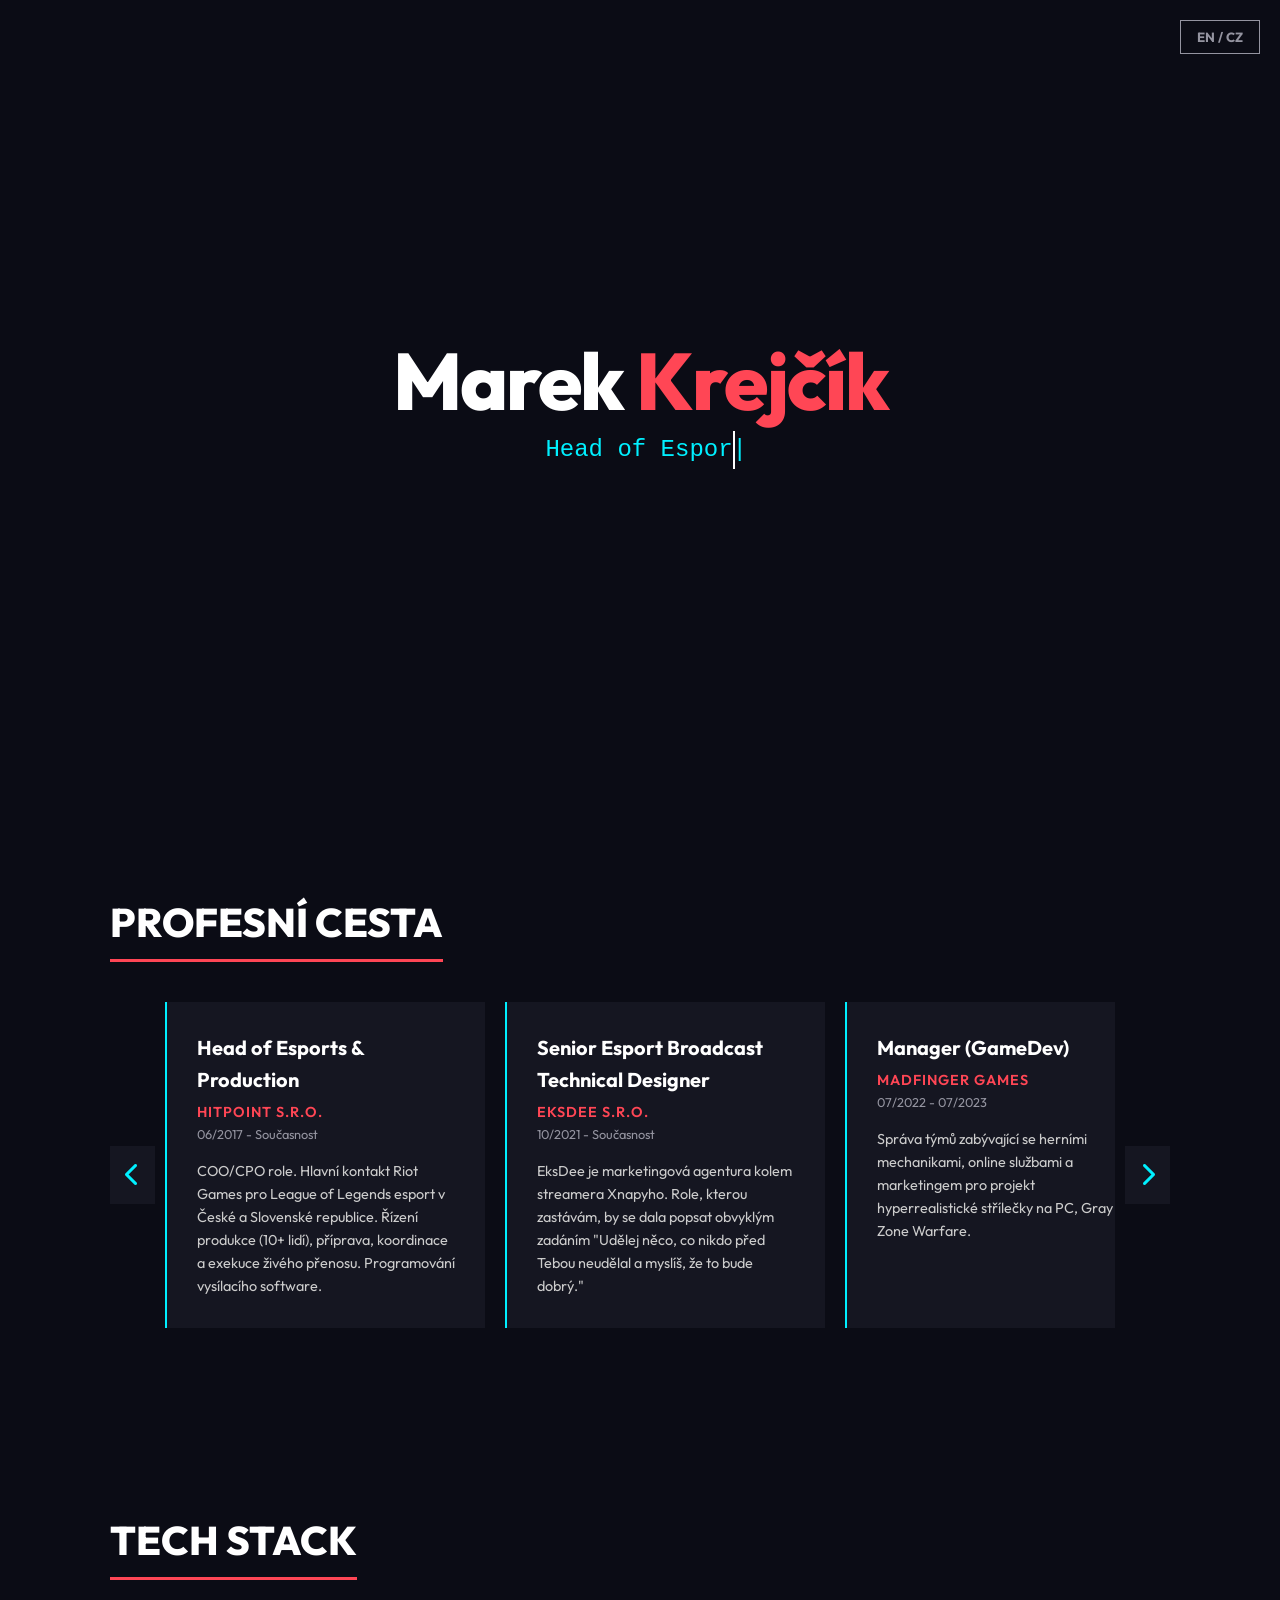
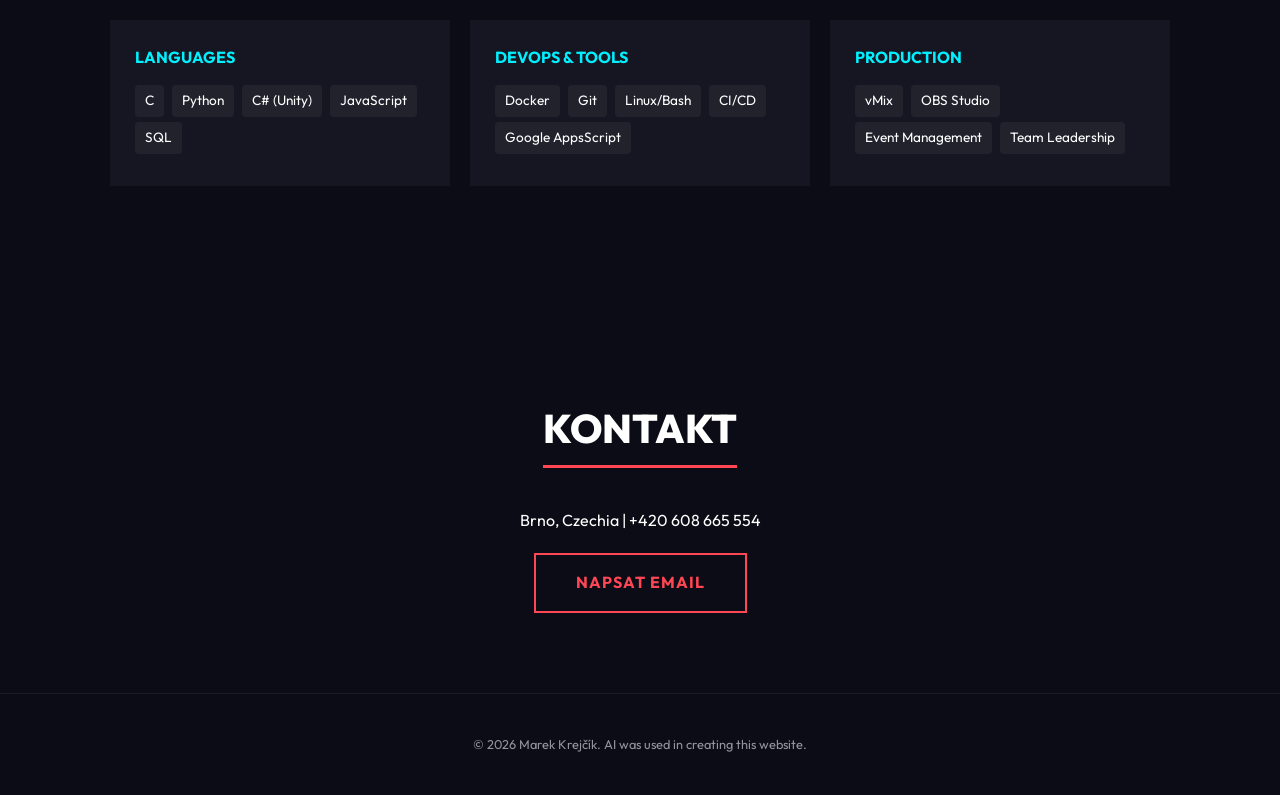
==== commit 111c34df: "Update job titles and contact information in index.html" ====
--- a/index.html
+++ b/index.html
@@ -3,7 +3,7 @@
 <head>
     <meta charset="UTF-8">
     <meta name="viewport" content="width=device-width, initial-scale=1.0">
-    <title>Marek Krejčík | Esports & Tech</title>
+    <title>Marek Krejčík | Esports & Technology</title>
     <meta name="description" content="Profesionální portfolio - Marek Krejčík">
     
     <link rel="preconnect" href="https://fonts.googleapis.com">
@@ -251,31 +251,31 @@
                 
                 <div class="carousel" id="carousel">
                     <div class="card">
-                        <div class="card-role">Head of Esports</div>
+                        <div class="card-role">Head of Esports & Production</div>
                         <div class="card-company">Hitpoint s.r.o.</div>
                         <div class="card-date">06/2017 - Současnost</div>
-                        <p class="card-desc">COO/CPO role. Hlavní kontakt pro Riot Games. Řízení produkce (20+ lidí), strategický marketing a automatizace vysílání.</p>
-                    </div>
-
-                    <div class="card">
-                        <div class="card-role">Tech Designer</div>
+                        <p class="card-desc">COO/CPO role. Hlavní kontakt Riot Games pro League of Legends esport v České a Slovenské republice. Řízení produkce (10+ lidí), příprava, koordinace a exekuce živého přenosu. Programování vysílacího software.</p>
+                    </div>
+
+                    <div class="card">
+                        <div class="card-role">Senior Esport Broadcast Technical Designer</div>
                         <div class="card-company">EksDee s.r.o.</div>
                         <div class="card-date">10/2021 - Současnost</div>
-                        <p class="card-desc">Marketingová agentura (Xnapy). Technický design pro PGL Major a TFT Championship. Inovace ve streamingu.</p>
-                    </div>
-
-                    <div class="card">
-                        <div class="card-role">Manager (Dev)</div>
+                        <p class="card-desc">EksDee je marketingová agentura kolem streamera Xnapyho. Role, kterou zastávám, by se dala popsat obvyklým zadáním "Udělej něco, co nikdo před Tebou neudělal a myslíš, že to bude dobrý."</p>
+                    </div>
+
+                    <div class="card">
+                        <div class="card-role">Manager (GameDev)</div>
                         <div class="card-company">MADFINGER Games</div>
                         <div class="card-date">07/2022 - 07/2023</div>
-                        <p class="card-desc">Vedení týmů Gameplay a Backend pro hru Gray Zone Warfare. Automatizace backlogu v Pythonu.</p>
+                        <p class="card-desc">Správa týmů zabývající se herními mechanikami, online službami a marketingem pro projekt hyperrealistické střílečky na PC, Gray Zone Warfare.</p>
                     </div>
 
                     <div class="card">
                         <div class="card-role">Software Engineer</div>
                         <div class="card-company">Honeywell</div>
                         <div class="card-date">02/2021 - 06/2022</div>
-                        <p class="card-desc">Vývoj softwaru pro vojenskou avioniku. Správa CI/CD, Docker, Conan. Práce s C++.</p>
+                        <p class="card-desc">Vývoj softwaru na vícero projektech pro vojenské letectví. Správa CI/CD, Docker, Conan.</p>
                     </div>
 
                     <div class="card">
@@ -297,9 +297,9 @@
             <div class="skills-grid">
                 <div class="skill-box">
                     <div class="skill-cat">Languages</div>
-                    <span class="tag">C++</span>
+                    <span class="tag">C</span>
                     <span class="tag">Python</span>
-                    <span class="tag">C#</span>
+                    <span class="tag">C# (Unity)</span>
                     <span class="tag">JavaScript</span>
                     <span class="tag">SQL</span>
                 </div>
@@ -325,19 +325,19 @@
     <section id="contact">
         <div class="container contact-cta">
             <h2 class="section-title">Kontakt</h2>
-            <p>Ivančice, Czechia | +420 608 665 554</p>
-            <a href="mailto:krewca@seznam.cz" class="btn-main">Napsat Email</a>
+            <p>Brno, Czechia | +420 608 665 554</p>
+            <a href="mailto:krewca@gmail.com" class="btn-main">Napsat Email</a>
         </div>
     </section>
 
     <footer>
-        &copy; 2026 Marek Krejčík. Built with Clean Code.
+        &copy; 2026 Marek Krejčík. AI was used in creating this website.
     </footer>
 
     <script>
         // --- 1. ROBUSTNÍ TYPEWRITER (Bez polí, jednoduchá logika) ---
         const textElement = document.getElementById('typing-text');
-        const textToType = "Software Engineer & Esports Lead";
+        const textToType = "Head of Esports & Production";
         let idx = 0;
 
         function typeWriter() {
@@ -392,4 +392,4 @@
         window.onload = typeWriter;
     </script>
 </body>
-</html>+</html>
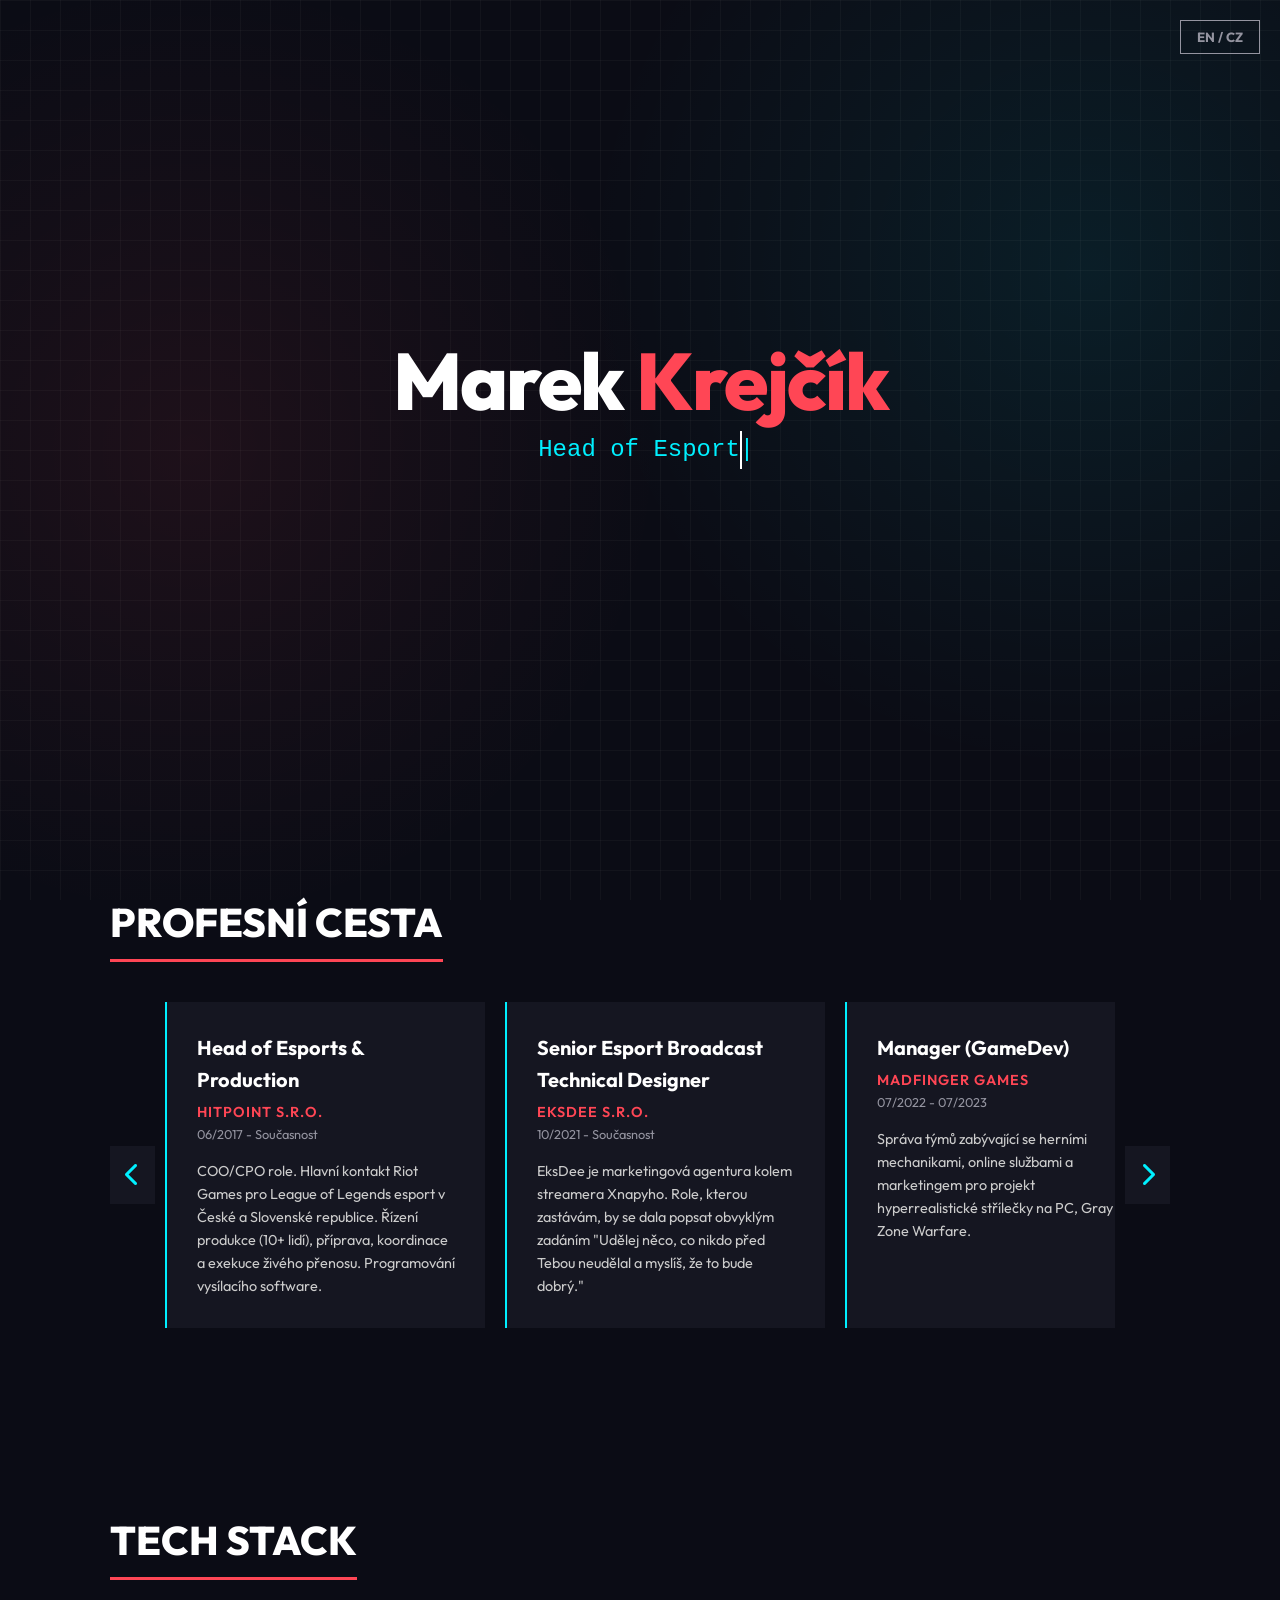
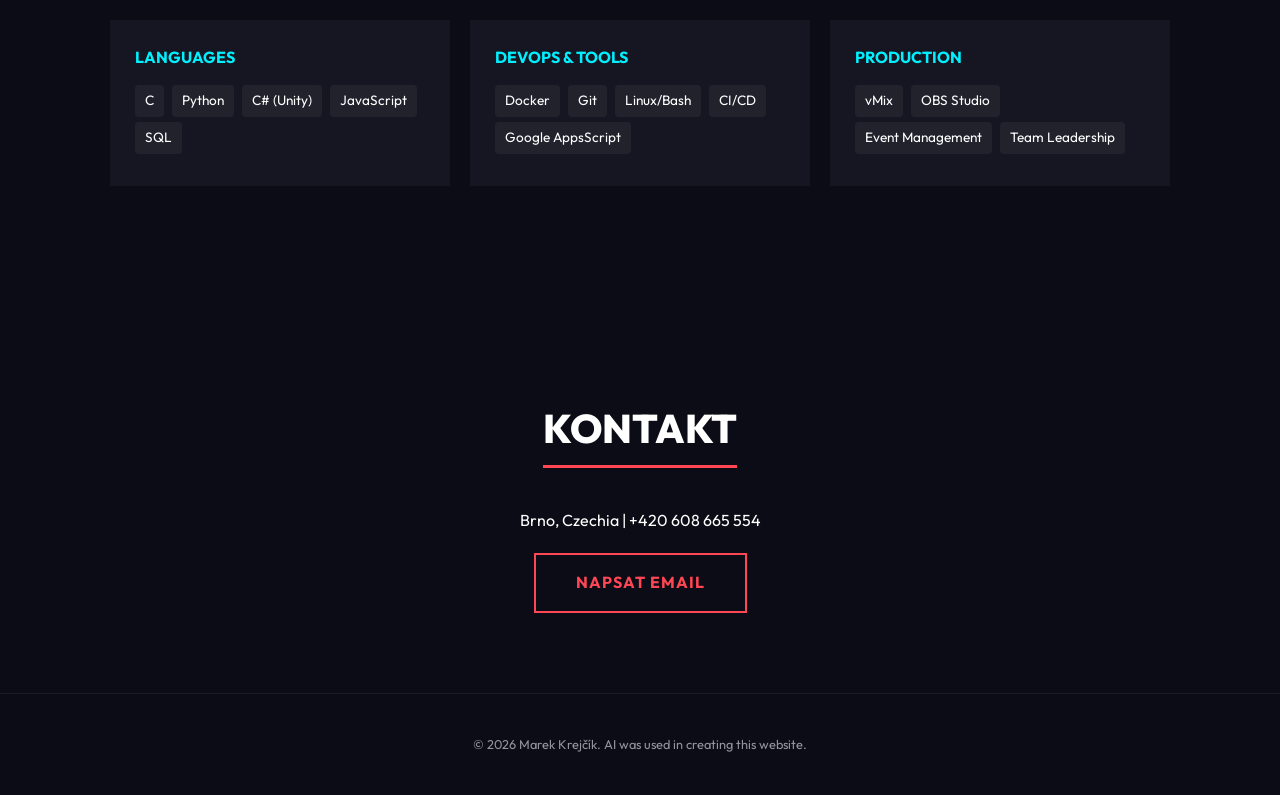
==== commit 7e97a52b: "Update en.html content, extract CSS/JS, and update background visuals - Translated updated roles, de" ====
--- a/index.html
+++ b/index.html
@@ -11,222 +11,7 @@
     <link href="https://fonts.googleapis.com/css2?family=Outfit:wght@300;500;700;800&display=swap&subset=latin,latin-ext" rel="stylesheet">
     
     <link rel="stylesheet" href="https://cdnjs.cloudflare.com/ajax/libs/font-awesome/6.4.0/css/all.min.css">
-
-    <style>
-        /* --- 1. CORE VARIABLES & RESET --- */
-        :root {
-            --bg-dark: #0b0c15;       /* Deep Void */
-            --bg-card: #151621;       /* Card Surface */
-            --primary: #ff4655;       /* Valorant Red */
-            --cyan: #00f0ff;          /* Cyber Cyan */
-            --text-main: #ffffff;
-            --text-muted: #9494a0;
-            --font-stack: 'Outfit', sans-serif;
-        }
-
-        * { margin: 0; padding: 0; box-sizing: border-box; }
-        
-        body {
-            background-color: var(--bg-dark);
-            color: var(--text-main);
-            font-family: var(--font-stack);
-            line-height: 1.6;
-            overflow-x: hidden;
-        }
-
-        a { text-decoration: none; color: inherit; transition: 0.2s; }
-        ul { list-style: none; }
-        
-        /* --- 2. LAYOUT & TYPOGRAPHY --- */
-       .container { max-width: 1100px; margin: 0 auto; padding: 0 20px; }
-        section { padding: 80px 0; }
-
-       .section-title {
-            font-size: 2.5rem;
-            font-weight: 800;
-            text-transform: uppercase;
-            margin-bottom: 40px;
-            display: inline-block;
-            border-bottom: 3px solid var(--primary);
-            padding-bottom: 5px;
-        }
-
-        /* --- 3. HEADER (HERO) --- */
-        header {
-            height: 90vh; /* Nechat kousek místa pro náznak obsahu */
-            display: flex;
-            flex-direction: column;
-            justify-content: center;
-            align-items: center;
-            text-align: center;
-            position: relative;
-        }
-
-       .lang-switch {
-            position: absolute;
-            top: 20px;
-            right: 20px;
-        }
-
-       .lang-btn {
-            background: transparent;
-            border: 1px solid var(--text-muted);
-            color: var(--text-muted);
-            padding: 8px 16px;
-            font-family: var(--font-stack);
-            font-weight: 700;
-            cursor: pointer;
-            transition: all 0.3s;
-        }
-
-       .lang-btn:hover {
-            border-color: var(--cyan);
-            color: var(--cyan);
-            box-shadow: 0 0 15px rgba(0, 240, 255, 0.2);
-        }
-
-        h1.hero-name {
-            font-size: 5rem;
-            font-weight: 800;
-            line-height: 1;
-            margin-bottom: 10px;
-            letter-spacing: -2px;
-        }
-
-        h1 span { color: var(--primary); }
-
-       .typewriter {
-            font-size: 1.5rem;
-            color: var(--cyan);
-            font-family: monospace; /* Terminálový vzhled */
-            height: 1.6em; 
-        }
-        
-       .cursor {
-            display: inline-block;
-            width: 2px;
-            background-color: var(--text-main);
-            animation: blink 1s infinite;
-        }
-
-        /* --- 4. CAROUSEL (Timeline) --- */
-       .carousel-wrap {
-            position: relative;
-            display: flex;
-            align-items: center;
-        }
-
-       .carousel {
-            display: flex;
-            gap: 20px;
-            overflow-x: auto;
-            scroll-snap-type: x mandatory;
-            padding-bottom: 20px;
-            cursor: grab;
-            /* Skrytí scrollbaru */
-            scrollbar-width: none; 
-            -ms-overflow-style: none; 
-        }
-       .carousel::-webkit-scrollbar { display: none; }
-
-       .carousel.active { cursor: grabbing; cursor: -webkit-grabbing; }
-
-       .card {
-            min-width: 320px;
-            max-width: 320px;
-            background: var(--bg-card);
-            border-left: 2px solid var(--cyan);
-            padding: 30px;
-            scroll-snap-align: center;
-            user-select: none; /* Aby text nešlo označit při dragování */
-            transition: transform 0.3s;
-        }
-
-       .card:hover { transform: translateY(-5px); }
-
-       .card-role { font-size: 1.25rem; font-weight: 700; color: #fff; margin-bottom: 5px; }
-       .card-company { color: var(--primary); font-weight: 600; font-size: 0.9rem; text-transform: uppercase; letter-spacing: 1px; }
-       .card-date { font-size: 0.8rem; color: var(--text-muted); margin-bottom: 15px; display: block; }
-       .card-desc { font-size: 0.9rem; color: #ccc; }
-
-        /* Navigační šipky */
-       .nav-btn {
-            background: var(--bg-card);
-            border: none;
-            color: var(--cyan);
-            font-size: 1.5rem;
-            cursor: pointer;
-            padding: 15px;
-            transition: 0.2s;
-            z-index: 2;
-        }
-       .nav-btn:hover { color: #fff; background: var(--primary); }
-       .nav-prev { margin-right: 10px; }
-       .nav-next { margin-left: 10px; }
-
-        /* --- 5. SKILLS (Grid) --- */
-       .skills-grid {
-            display: grid;
-            grid-template-columns: repeat(auto-fit, minmax(250px, 1fr));
-            gap: 20px;
-        }
-
-       .skill-box {
-            background: var(--bg-card);
-            padding: 25px;
-            border-bottom: 2px solid transparent;
-            transition: 0.3s;
-        }
-       .skill-box:hover { border-bottom-color: var(--primary); }
-
-       .skill-cat { color: var(--cyan); font-weight: 700; margin-bottom: 15px; text-transform: uppercase; }
-        
-       .tag {
-            display: inline-block;
-            background: rgba(255,255,255,0.05);
-            padding: 5px 10px;
-            margin: 0 5px 5px 0;
-            border-radius: 4px;
-            font-size: 0.85rem;
-        }
-
-        /* --- 6. FOOTER & CONTACT --- */
-       .contact-cta {
-            text-align: center;
-            margin-top: 50px;
-        }
-        
-       .btn-main {
-            display: inline-block;
-            padding: 15px 40px;
-            border: 2px solid var(--primary);
-            color: var(--primary);
-            font-weight: 700;
-            text-transform: uppercase;
-            letter-spacing: 1px;
-            margin-top: 20px;
-        }
-       .btn-main:hover { background: var(--primary); color: #fff; box-shadow: 0 0 20px rgba(255, 70, 85, 0.4); }
-
-        footer {
-            text-align: center;
-            padding: 40px;
-            color: var(--text-muted);
-            font-size: 0.8rem;
-            border-top: 1px solid #1a1b29;
-        }
-
-        /* ANIMACE */
-        @keyframes blink { 50% { opacity: 0; } }
-        
-        /* MOBIL */
-        @media (max-width: 768px) {
-            h1.hero-name { font-size: 3.5rem; }
-           .carousel-wrap { flex-direction: column; }
-           .nav-btn { display: none; } /* Na mobilu stačí swipe */
-           .card { min-width: 85vw; } /* Karta přes celou šířku */
-        }
-    </style>
+    <link rel="stylesheet" href="style.css">
 </head>
 <body>
 
@@ -237,7 +22,7 @@
         <div class="container">
             <h1 class="hero-name">Marek <span>Krejčík</span></h1>
             <div class="typewriter">
-                <span id="typing-text"></span><span class="cursor">|</span>
+                <span id="typing-text" data-text="Head of Esports & Production"></span><span class="cursor">|</span>
             </div>
         </div>
     </header>
@@ -334,62 +119,6 @@
         &copy; 2026 Marek Krejčík. AI was used in creating this website.
     </footer>
 
-    <script>
-        // --- 1. ROBUSTNÍ TYPEWRITER (Bez polí, jednoduchá logika) ---
-        const textElement = document.getElementById('typing-text');
-        const textToType = "Head of Esports & Production";
-        let idx = 0;
-
-        function typeWriter() {
-            if (idx < textToType.length) {
-                textElement.innerHTML += textToType.charAt(idx);
-                idx++;
-                setTimeout(typeWriter, 100);
-            }
-        }
-        
-        // --- 2. CAROUSEL LOGIKA (Tlačítka + Drag) ---
-        const slider = document.getElementById('carousel');
-        const prevBtn = document.getElementById('prevBtn');
-        const nextBtn = document.getElementById('nextBtn');
-
-        // Tlačítka
-        nextBtn.addEventListener('click', () => {
-            slider.scrollBy({ left: 340, behavior: 'smooth' }); // 320px karta + 20px gap
-        });
-        prevBtn.addEventListener('click', () => {
-            slider.scrollBy({ left: -340, behavior: 'smooth' });
-        });
-
-        // Drag & Drop logika pro myš
-        let isDown = false;
-        let startX;
-        let scrollLeft;
-
-        slider.addEventListener('mousedown', (e) => {
-            isDown = true;
-            slider.classList.add('active');
-            startX = e.pageX - slider.offsetLeft;
-            scrollLeft = slider.scrollLeft;
-        });
-        slider.addEventListener('mouseleave', () => {
-            isDown = false;
-            slider.classList.remove('active');
-        });
-        slider.addEventListener('mouseup', () => {
-            isDown = false;
-            slider.classList.remove('active');
-        });
-        slider.addEventListener('mousemove', (e) => {
-            if(!isDown) return;
-            e.preventDefault();
-            const x = e.pageX - slider.offsetLeft;
-            const walk = (x - startX) * 2; // Rychlost posunu
-            slider.scrollLeft = scrollLeft - walk;
-        });
-
-        // Spustit psaní po načtení
-        window.onload = typeWriter;
-    </script>
+    <script src="script.js"></script>
 </body>
 </html>
--- a/style.css
+++ b/style.css
@@ -0,0 +1,221 @@
+/* --- 1. CORE VARIABLES & RESET --- */
+:root {
+    --bg-dark: #0b0c15;       /* Deep Void */
+    --bg-card: #151621;       /* Card Surface */
+    --primary: #ff4655;       /* Valorant Red */
+    --cyan: #00f0ff;          /* Cyber Cyan */
+    --text-main: #ffffff;
+    --text-muted: #9494a0;
+    --font-stack: 'Outfit', sans-serif;
+}
+
+* { margin: 0; padding: 0; box-sizing: border-box; }
+
+body {
+    background-color: var(--bg-dark);
+    /* Subtle grid pattern + glowing radial gradients for esports-tech vibe */
+    background-image:
+        radial-gradient(circle at 15% 50%, rgba(255, 70, 85, 0.08) 0%, transparent 40%),
+        radial-gradient(circle at 85% 30%, rgba(0, 240, 255, 0.08) 0%, transparent 40%),
+        linear-gradient(rgba(255, 255, 255, 0.03) 1px, transparent 1px),
+        linear-gradient(90deg, rgba(255, 255, 255, 0.03) 1px, transparent 1px);
+    background-size: 100% 100%, 100% 100%, 30px 30px, 30px 30px;
+    background-attachment: fixed;
+    color: var(--text-main);
+    font-family: var(--font-stack);
+    line-height: 1.6;
+    overflow-x: hidden;
+}
+
+a { text-decoration: none; color: inherit; transition: 0.2s; }
+ul { list-style: none; }
+
+/* --- 2. LAYOUT & TYPOGRAPHY --- */
+.container { max-width: 1100px; margin: 0 auto; padding: 0 20px; }
+section { padding: 80px 0; }
+
+.section-title {
+    font-size: 2.5rem;
+    font-weight: 800;
+    text-transform: uppercase;
+    margin-bottom: 40px;
+    display: inline-block;
+    border-bottom: 3px solid var(--primary);
+    padding-bottom: 5px;
+}
+
+/* --- 3. HEADER (HERO) --- */
+header {
+    height: 90vh; /* Nechat kousek místa pro náznak obsahu */
+    display: flex;
+    flex-direction: column;
+    justify-content: center;
+    align-items: center;
+    text-align: center;
+    position: relative;
+}
+
+.lang-switch {
+    position: absolute;
+    top: 20px;
+    right: 20px;
+}
+
+.lang-btn {
+    background: transparent;
+    border: 1px solid var(--text-muted);
+    color: var(--text-muted);
+    padding: 8px 16px;
+    font-family: var(--font-stack);
+    font-weight: 700;
+    cursor: pointer;
+    transition: all 0.3s;
+}
+
+.lang-btn:hover {
+    border-color: var(--cyan);
+    color: var(--cyan);
+    box-shadow: 0 0 15px rgba(0, 240, 255, 0.2);
+}
+
+h1.hero-name {
+    font-size: 5rem;
+    font-weight: 800;
+    line-height: 1;
+    margin-bottom: 10px;
+    letter-spacing: -2px;
+}
+
+h1 span { color: var(--primary); }
+
+.typewriter {
+    font-size: 1.5rem;
+    color: var(--cyan);
+    font-family: monospace; /* Terminálový vzhled */
+    height: 1.6em;
+}
+
+.cursor {
+    display: inline-block;
+    width: 2px;
+    background-color: var(--text-main);
+    animation: blink 1s infinite;
+}
+
+/* --- 4. CAROUSEL (Timeline) --- */
+.carousel-wrap {
+    position: relative;
+    display: flex;
+    align-items: center;
+}
+
+.carousel {
+    display: flex;
+    gap: 20px;
+    overflow-x: auto;
+    scroll-snap-type: x mandatory;
+    padding-bottom: 20px;
+    cursor: grab;
+    /* Skrytí scrollbaru */
+    scrollbar-width: none;
+    -ms-overflow-style: none;
+}
+.carousel::-webkit-scrollbar { display: none; }
+
+.carousel.active { cursor: grabbing; cursor: -webkit-grabbing; }
+
+.card {
+    min-width: 320px;
+    max-width: 320px;
+    background: var(--bg-card);
+    border-left: 2px solid var(--cyan);
+    padding: 30px;
+    scroll-snap-align: center;
+    user-select: none; /* Aby text nešlo označit při dragování */
+    transition: transform 0.3s;
+}
+
+.card:hover { transform: translateY(-5px); }
+
+.card-role { font-size: 1.25rem; font-weight: 700; color: #fff; margin-bottom: 5px; }
+.card-company { color: var(--primary); font-weight: 600; font-size: 0.9rem; text-transform: uppercase; letter-spacing: 1px; }
+.card-date { font-size: 0.8rem; color: var(--text-muted); margin-bottom: 15px; display: block; }
+.card-desc { font-size: 0.9rem; color: #ccc; }
+
+/* Navigační šipky */
+.nav-btn {
+    background: var(--bg-card);
+    border: none;
+    color: var(--cyan);
+    font-size: 1.5rem;
+    cursor: pointer;
+    padding: 15px;
+    transition: 0.2s;
+    z-index: 2;
+}
+.nav-btn:hover { color: #fff; background: var(--primary); }
+.nav-prev { margin-right: 10px; }
+.nav-next { margin-left: 10px; }
+
+/* --- 5. SKILLS (Grid) --- */
+.skills-grid {
+    display: grid;
+    grid-template-columns: repeat(auto-fit, minmax(250px, 1fr));
+    gap: 20px;
+}
+
+.skill-box {
+    background: var(--bg-card);
+    padding: 25px;
+    border-bottom: 2px solid transparent;
+    transition: 0.3s;
+}
+.skill-box:hover { border-bottom-color: var(--primary); }
+
+.skill-cat { color: var(--cyan); font-weight: 700; margin-bottom: 15px; text-transform: uppercase; }
+
+.tag {
+    display: inline-block;
+    background: rgba(255,255,255,0.05);
+    padding: 5px 10px;
+    margin: 0 5px 5px 0;
+    border-radius: 4px;
+    font-size: 0.85rem;
+}
+
+/* --- 6. FOOTER & CONTACT --- */
+.contact-cta {
+    text-align: center;
+    margin-top: 50px;
+}
+
+.btn-main {
+    display: inline-block;
+    padding: 15px 40px;
+    border: 2px solid var(--primary);
+    color: var(--primary);
+    font-weight: 700;
+    text-transform: uppercase;
+    letter-spacing: 1px;
+    margin-top: 20px;
+}
+.btn-main:hover { background: var(--primary); color: #fff; box-shadow: 0 0 20px rgba(255, 70, 85, 0.4); }
+
+footer {
+    text-align: center;
+    padding: 40px;
+    color: var(--text-muted);
+    font-size: 0.8rem;
+    border-top: 1px solid #1a1b29;
+}
+
+/* ANIMACE */
+@keyframes blink { 50% { opacity: 0; } }
+
+/* MOBIL */
+@media (max-width: 768px) {
+    h1.hero-name { font-size: 3.5rem; }
+    .carousel-wrap { flex-direction: column; }
+    .nav-btn { display: none; } /* Na mobilu stačí swipe */
+    .card { min-width: 85vw; } /* Karta přes celou šířku */
+}
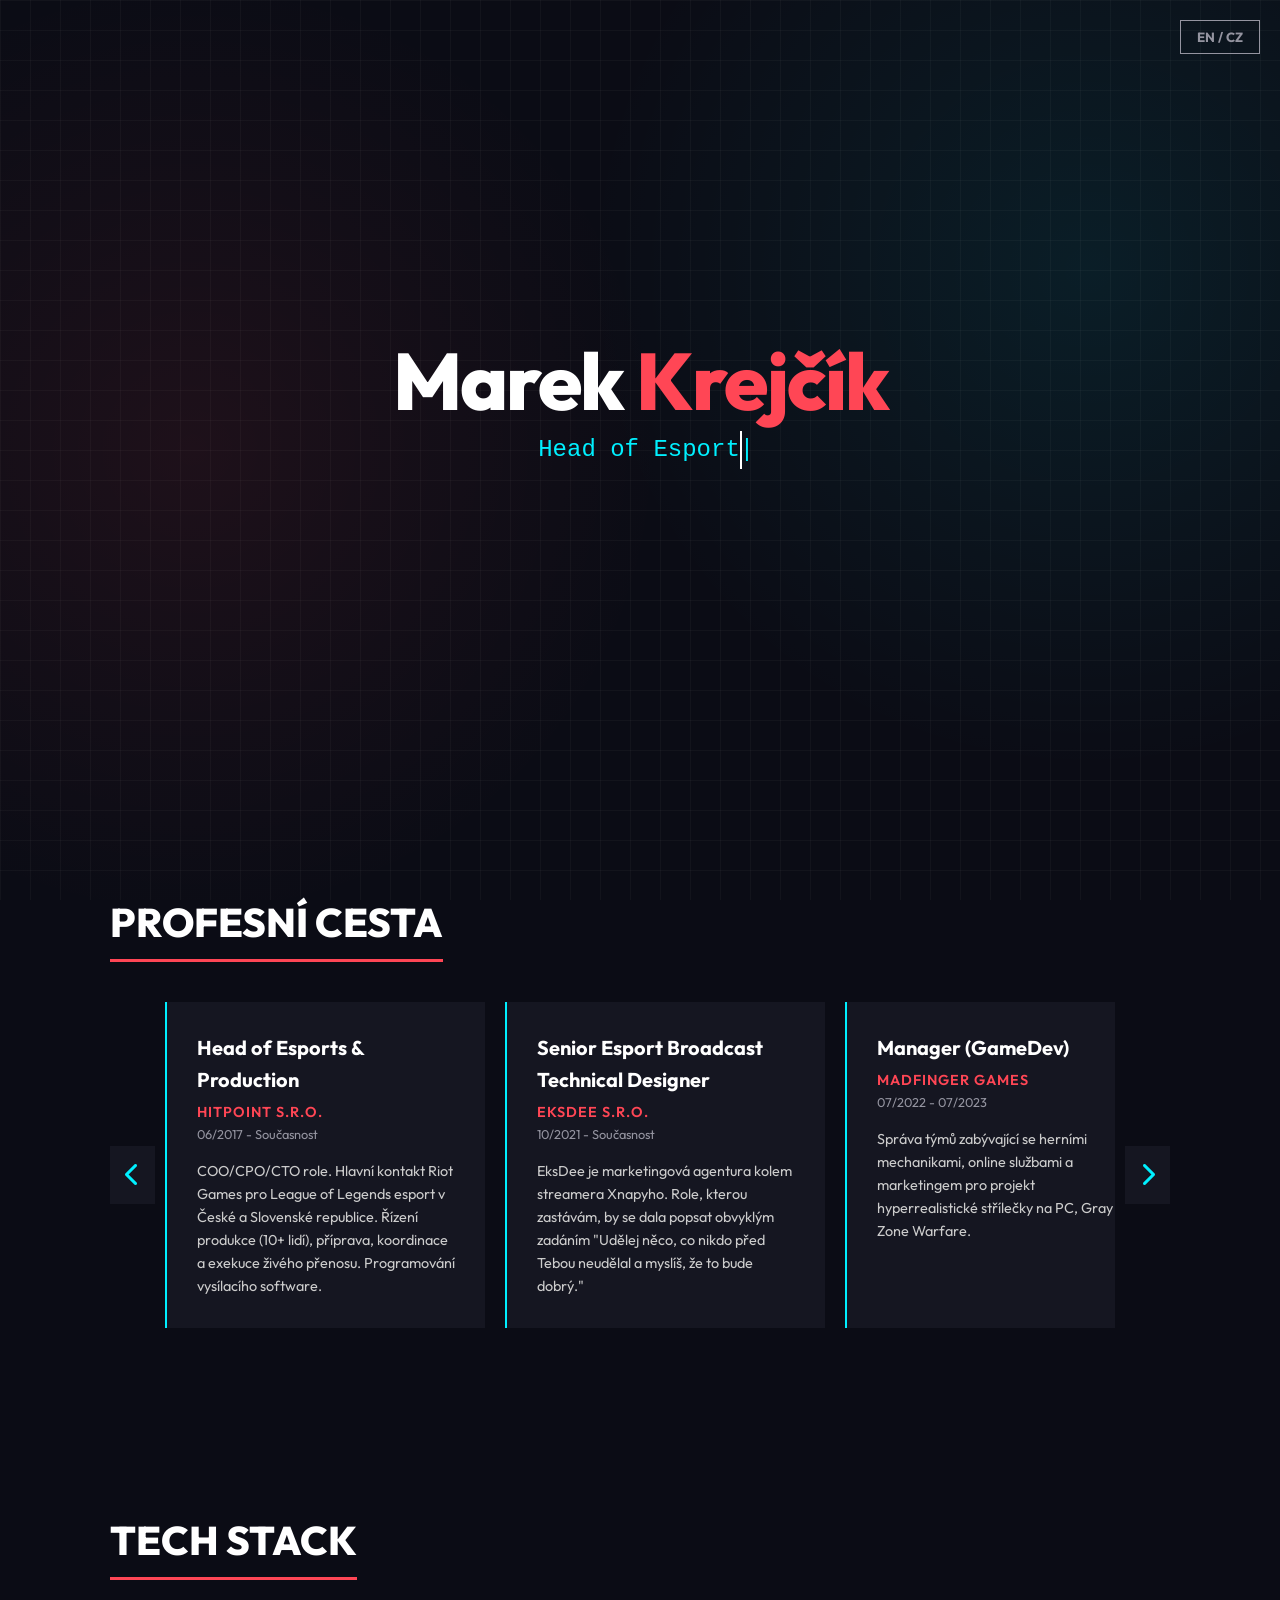
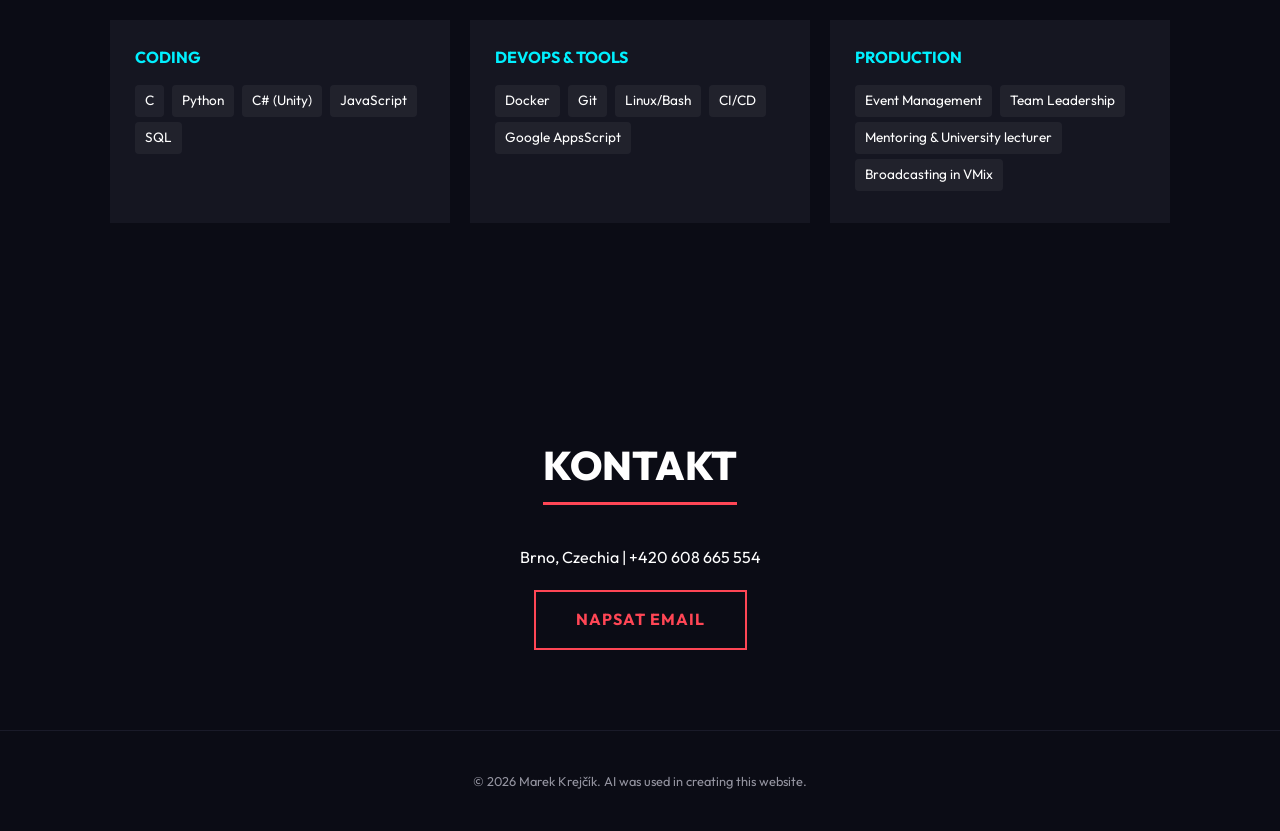
==== commit 3edb6b1a: "Update roles and skills in index.html" ====
--- a/index.html
+++ b/index.html
@@ -39,7 +39,7 @@
                         <div class="card-role">Head of Esports & Production</div>
                         <div class="card-company">Hitpoint s.r.o.</div>
                         <div class="card-date">06/2017 - Současnost</div>
-                        <p class="card-desc">COO/CPO role. Hlavní kontakt Riot Games pro League of Legends esport v České a Slovenské republice. Řízení produkce (10+ lidí), příprava, koordinace a exekuce živého přenosu. Programování vysílacího software.</p>
+                        <p class="card-desc">COO/CPO/CTO role. Hlavní kontakt Riot Games pro League of Legends esport v České a Slovenské republice. Řízení produkce (10+ lidí), příprava, koordinace a exekuce živého přenosu. Programování vysílacího software.</p>
                     </div>
 
                     <div class="card">
@@ -81,7 +81,7 @@
             <h2 class="section-title">Tech Stack</h2>
             <div class="skills-grid">
                 <div class="skill-box">
-                    <div class="skill-cat">Languages</div>
+                    <div class="skill-cat">Coding</div>
                     <span class="tag">C</span>
                     <span class="tag">Python</span>
                     <span class="tag">C# (Unity)</span>
@@ -98,10 +98,10 @@
                 </div>
                 <div class="skill-box">
                     <div class="skill-cat">Production</div>
-                    <span class="tag">vMix</span>
-                    <span class="tag">OBS Studio</span>
                     <span class="tag">Event Management</span>
                     <span class="tag">Team Leadership</span>
+                    <span class="tag">Mentoring & University lecturer</span>
+                    <span class="tag">Broadcasting in VMix</span>
                 </div>
             </div>
         </div>
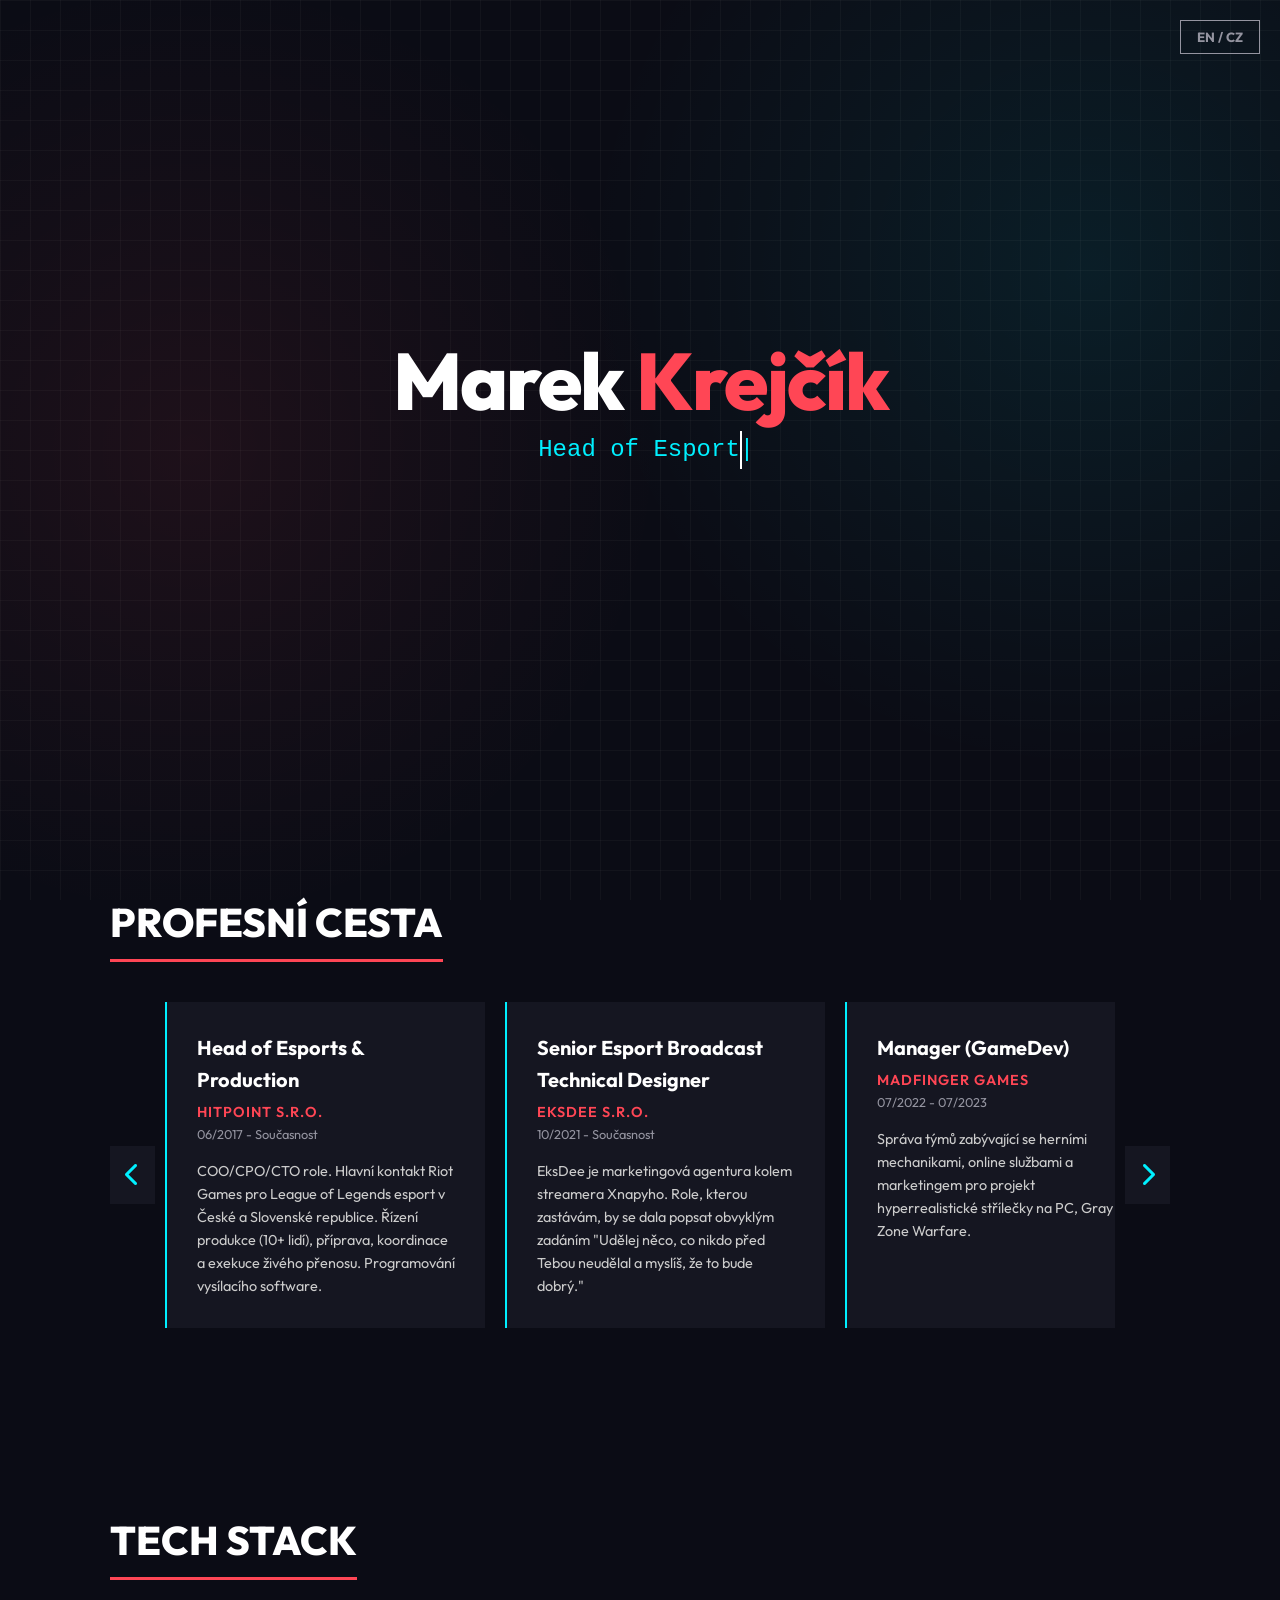
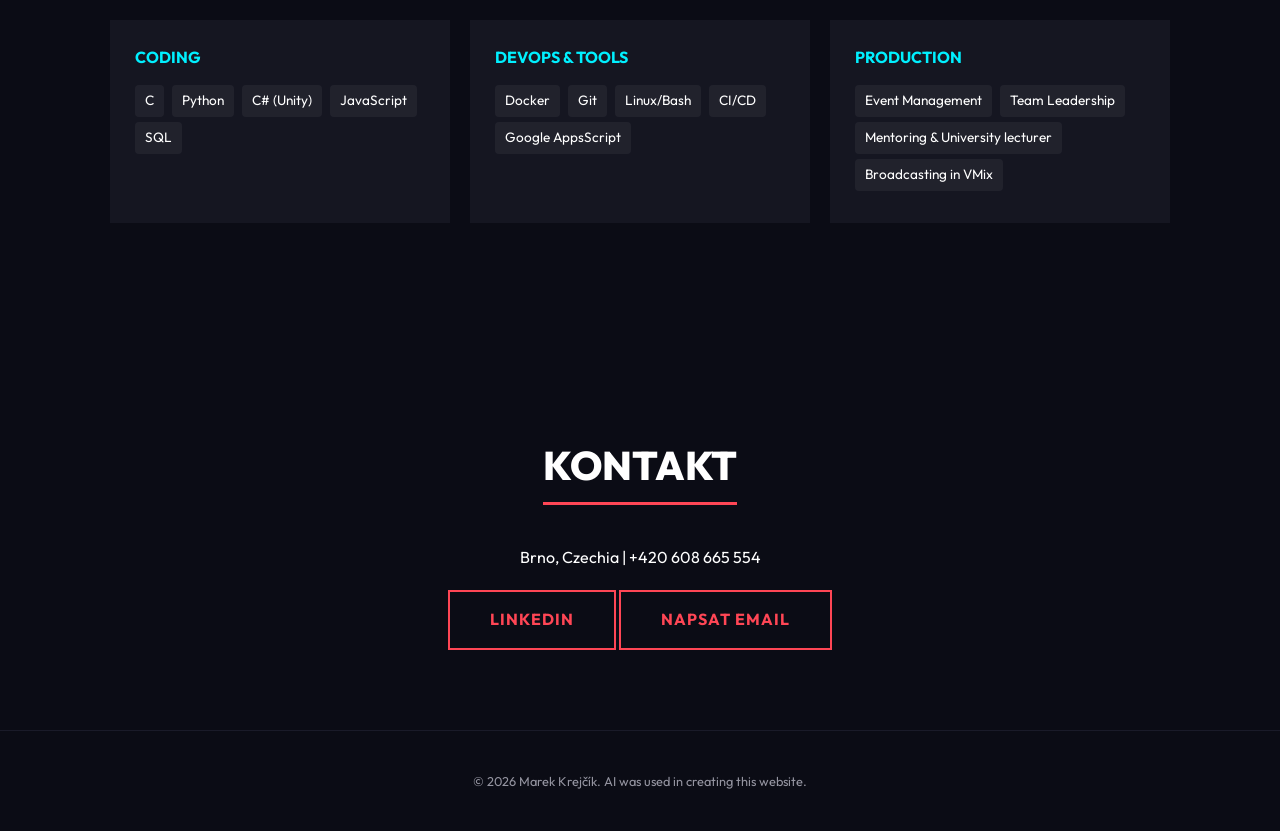
==== commit 30d689df: "Fix mobile swipe on Career Path and add LinkedIn contact - Added `touch-action: pan-y;` to `.carouse" ====
--- a/index.html
+++ b/index.html
@@ -111,6 +111,7 @@
         <div class="container contact-cta">
             <h2 class="section-title">Kontakt</h2>
             <p>Brno, Czechia | +420 608 665 554</p>
+            <a href="https://www.linkedin.com/in/marek-krejcik/" class="btn-main" target="_blank">LinkedIn</a>
             <a href="mailto:krewca@gmail.com" class="btn-main">Napsat Email</a>
         </div>
     </section>
--- a/style.css
+++ b/style.css
@@ -116,6 +116,7 @@
     scroll-snap-type: x mandatory;
     padding-bottom: 20px;
     cursor: grab;
+    touch-action: pan-y; /* Povolí swipování horizontálně bez posunu stránky */
     /* Skrytí scrollbaru */
     scrollbar-width: none;
     -ms-overflow-style: none;
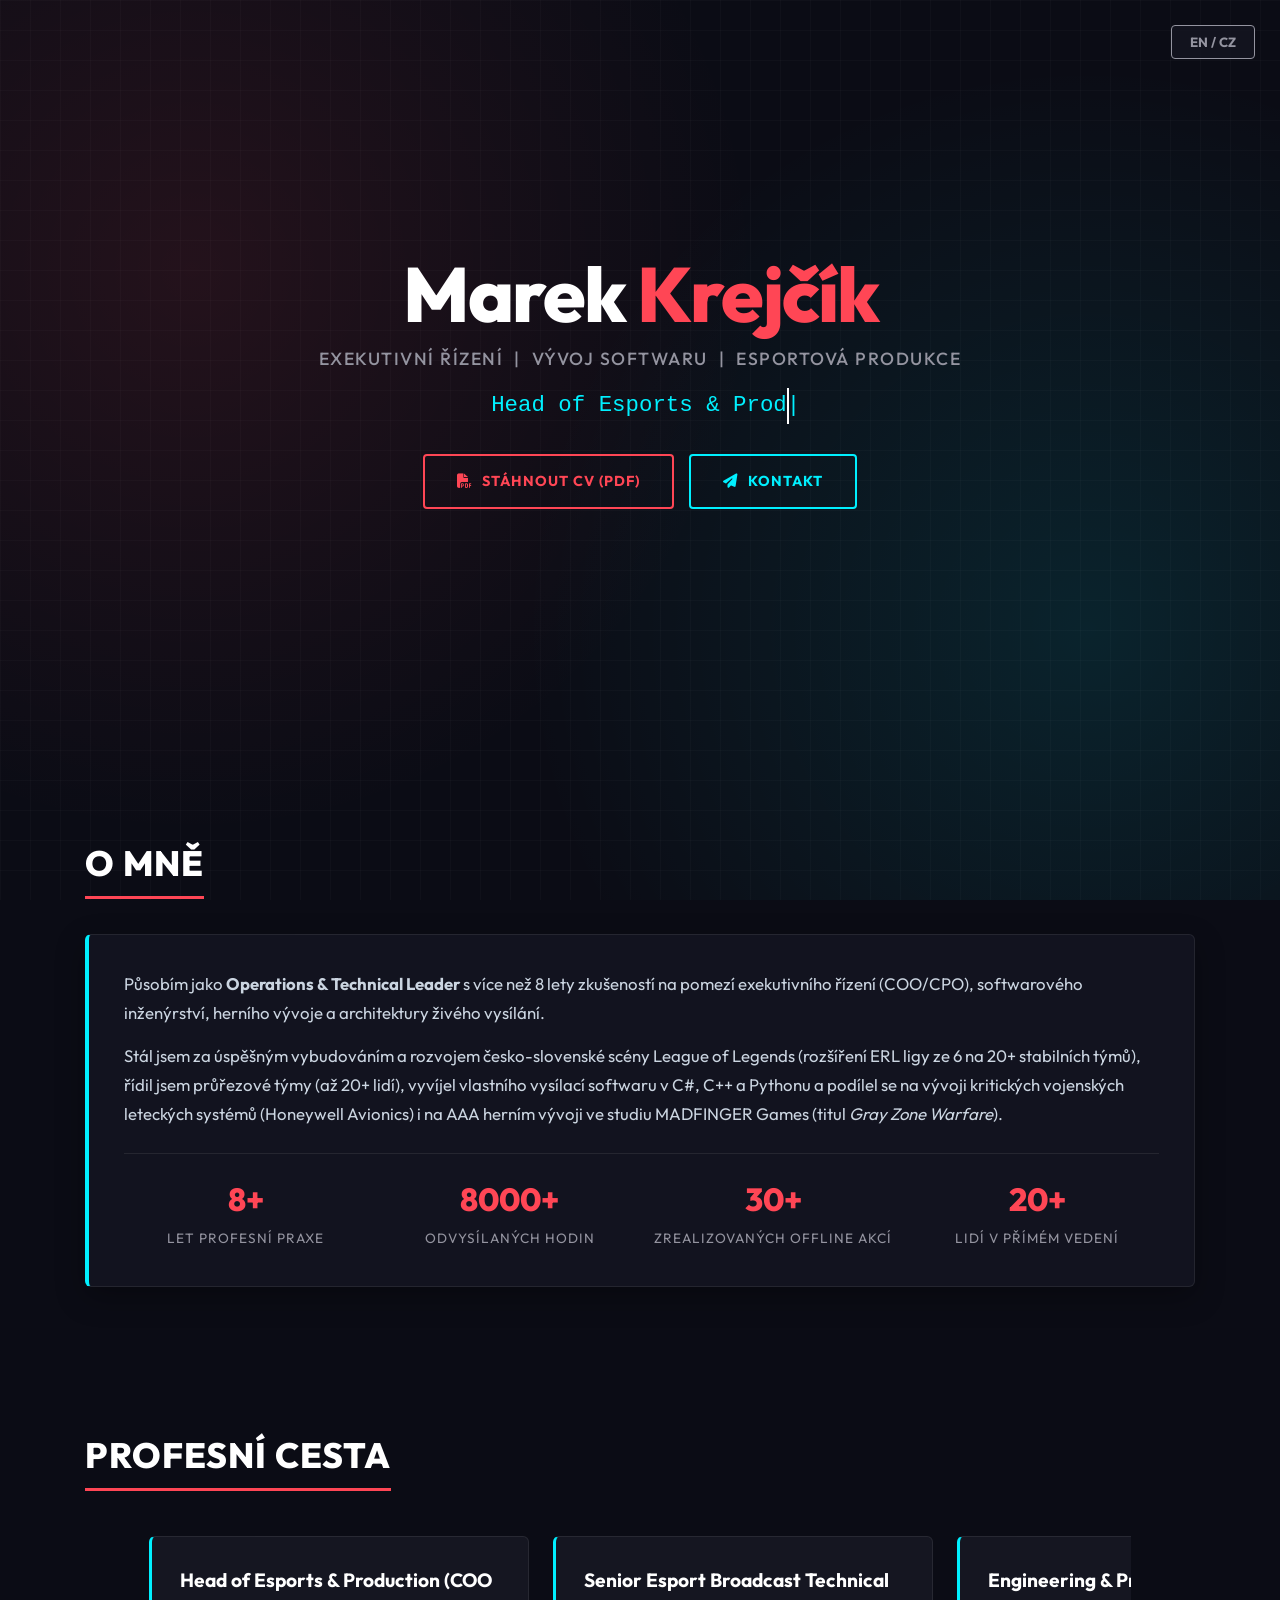
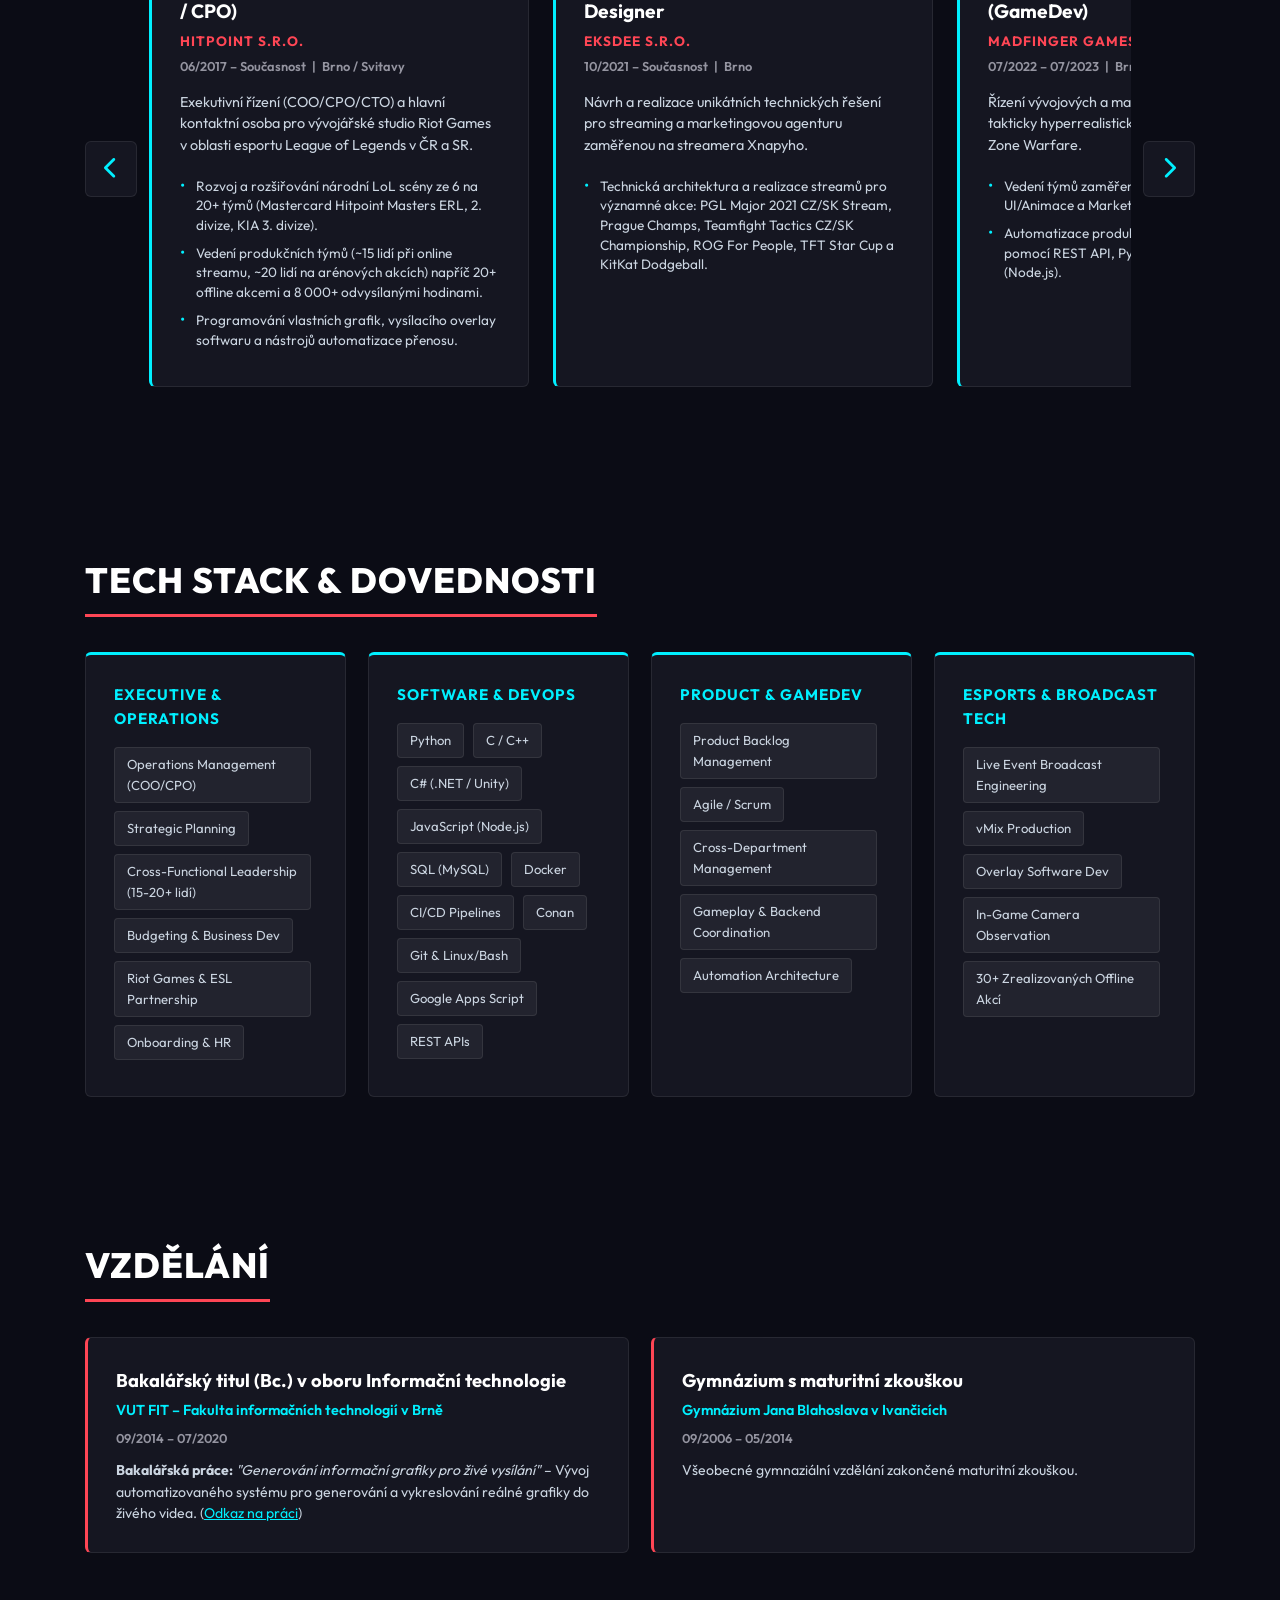
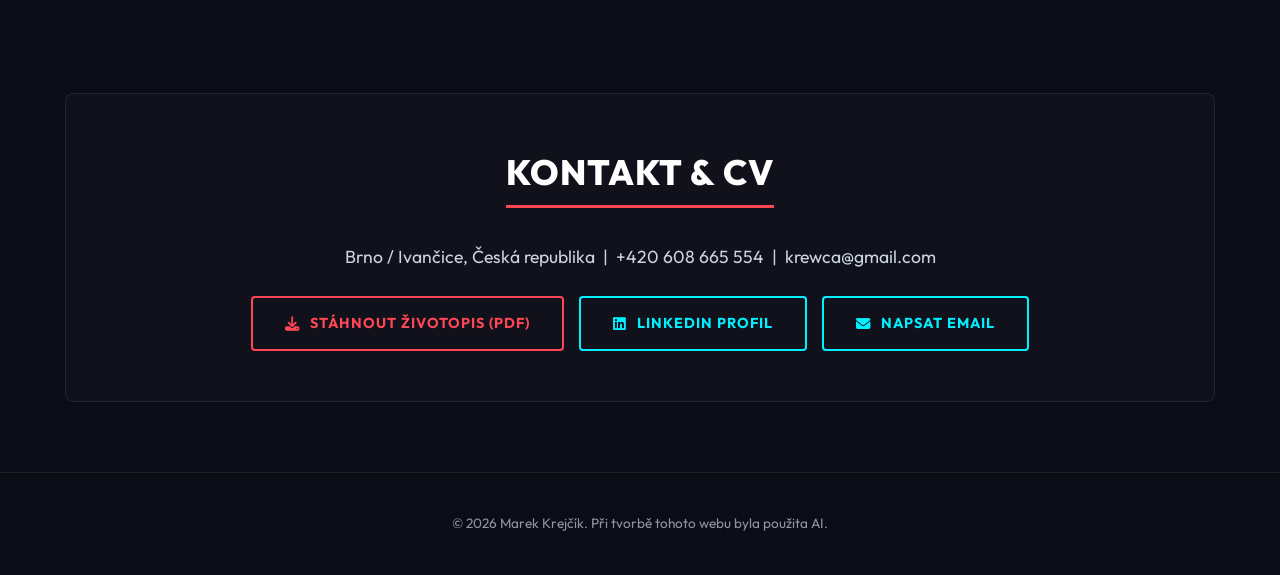
==== commit 9a6711ae: "Update website and CV presentation with ATS optimizations, grammar fixes, infinite carousel, and upd" ====
--- a/index.html
+++ b/index.html
@@ -3,8 +3,8 @@
 <head>
     <meta charset="UTF-8">
     <meta name="viewport" content="width=device-width, initial-scale=1.0">
-    <title>Marek Krejčík | Esports & Technology</title>
-    <meta name="description" content="Profesionální portfolio - Marek Krejčík">
+    <title>Marek Krejčík | Chief Operating Officer & Software Engineer</title>
+    <meta name="description" content="Profesionální portfolio a profesní prezentace - Marek Krejčík. COO/CPO, Head of Esports, Software Engineer a Broadcast Architect.">
     
     <link rel="preconnect" href="https://fonts.googleapis.com">
     <link rel="preconnect" href="https://fonts.gstatic.com" crossorigin>
@@ -21,103 +21,253 @@
         </div>
         <div class="container">
             <h1 class="hero-name">Marek <span>Krejčík</span></h1>
+            <div class="hero-subtitle">Exekutivní řízení &nbsp;|&nbsp; Vývoj softwaru &nbsp;|&nbsp; Esportová produkce</div>
             <div class="typewriter">
-                <span id="typing-text" data-text="Head of Esports & Production"></span><span class="cursor">|</span>
+                <span id="typing-text"></span><span class="cursor">|</span>
+            </div>
+            <div class="hero-cta">
+                <a href="Marek_Krejcik_CV.pdf" class="btn-main" target="_blank"><i class="fa-solid fa-file-pdf"></i> Stáhnout CV (PDF)</a>
+                <a href="#contact" class="btn-secondary"><i class="fa-solid fa-paper-plane"></i> Kontakt</a>
             </div>
         </div>
     </header>
 
+    <!-- O MNĚ / EXECUTIVE OVERVIEW -->
+    <section id="about">
+        <div class="container">
+            <h2 class="section-title">O mně</h2>
+            <div class="about-box">
+                <p>
+                    Působím jako <b>Operations & Technical Leader</b> s více než 8 lety zkušeností na pomezí exekutivního řízení (COO/CPO), 
+                    softwarového inženýrství, herního vývoje a architektury živého vysílání.
+                </p>
+                <p>
+                    Stál jsem za úspěšným vybudováním a rozvojem česko-slovenské scény League of Legends (rozšíření ERL ligy ze 6 na 20+ stabilních týmů), 
+                    řídil jsem průřezové týmy (až 20+ lidí), vyvíjel vlastního vysílací softwaru v C#, C++ a Pythonu a podílel se na vývoji kritických vojenských 
+                    leteckých systémů (Honeywell Avionics) i na AAA herním vývoji ve studiu MADFINGER Games (titul <i>Gray Zone Warfare</i>).
+                </p>
+                <div class="about-highlights">
+                    <div class="stat-item">
+                        <span class="stat-number">8+</span>
+                        <span class="stat-label">Let Profesní Praxe</span>
+                    </div>
+                    <div class="stat-item">
+                        <span class="stat-number">8000+</span>
+                        <span class="stat-label">Odvysílaných Hodin</span>
+                    </div>
+                    <div class="stat-item">
+                        <span class="stat-number">30+</span>
+                        <span class="stat-label">Zrealizovaných Offline Akcí</span>
+                    </div>
+                    <div class="stat-item">
+                        <span class="stat-number">20+</span>
+                        <span class="stat-label">Lidí v Přímém Vedení</span>
+                    </div>
+                </div>
+            </div>
+        </div>
+    </section>
+
+    <!-- PROFESNÍ CESTA (CAROUSEL TIMELINE) -->
     <section id="experience">
         <div class="container">
             <h2 class="section-title">Profesní Cesta</h2>
             
             <div class="carousel-wrap">
-                <button class="nav-btn nav-prev" id="prevBtn"><i class="fa-solid fa-chevron-left"></i></button>
+                <button class="nav-btn nav-prev" id="prevBtn" aria-label="Předchozí"><i class="fa-solid fa-chevron-left"></i></button>
                 
                 <div class="carousel" id="carousel">
-                    <div class="card">
-                        <div class="card-role">Head of Esports & Production</div>
+                    <!-- Hitpoint s.r.o. -->
+                    <div class="card">
+                        <div class="card-role">Head of Esports & Production (COO / CPO)</div>
                         <div class="card-company">Hitpoint s.r.o.</div>
-                        <div class="card-date">06/2017 - Současnost</div>
-                        <p class="card-desc">COO/CPO/CTO role. Hlavní kontakt Riot Games pro League of Legends esport v České a Slovenské republice. Řízení produkce (10+ lidí), příprava, koordinace a exekuce živého přenosu. Programování vysílacího software.</p>
-                    </div>
-
+                        <div class="card-date">06/2017 – Současnost &nbsp;|&nbsp; Brno / Svitavy</div>
+                        <p class="card-desc">Exekutivní řízení (COO/CPO/CTO) a hlavní kontaktní osoba pro vývojářské studio Riot Games v oblasti esportu League of Legends v ČR a SR.</p>
+                        <ul class="card-bullets">
+                            <li>Rozvoj a rozšiřování národní LoL scény ze 6 na 20+ týmů (Mastercard Hitpoint Masters ERL, 2. divize, KIA 3. divize).</li>
+                            <li>Vedení produkčních týmů (~15 lidí při online streamu, ~20 lidí na arénových akcích) napříč 20+ offline akcemi a 8 000+ odvysílanými hodinami.</li>
+                            <li>Programování vlastních grafik, vysílacího overlay softwaru a nástrojů automatizace přenosu.</li>
+                        </ul>
+                    </div>
+
+                    <!-- EksDee s.r.o. -->
                     <div class="card">
                         <div class="card-role">Senior Esport Broadcast Technical Designer</div>
                         <div class="card-company">EksDee s.r.o.</div>
-                        <div class="card-date">10/2021 - Současnost</div>
-                        <p class="card-desc">EksDee je marketingová agentura kolem streamera Xnapyho. Role, kterou zastávám, by se dala popsat obvyklým zadáním "Udělej něco, co nikdo před Tebou neudělal a myslíš, že to bude dobrý."</p>
-                    </div>
-
-                    <div class="card">
-                        <div class="card-role">Manager (GameDev)</div>
-                        <div class="card-company">MADFINGER Games</div>
-                        <div class="card-date">07/2022 - 07/2023</div>
-                        <p class="card-desc">Správa týmů zabývající se herními mechanikami, online službami a marketingem pro projekt hyperrealistické střílečky na PC, Gray Zone Warfare.</p>
-                    </div>
-
-                    <div class="card">
-                        <div class="card-role">Software Engineer</div>
-                        <div class="card-company">Honeywell</div>
-                        <div class="card-date">02/2021 - 06/2022</div>
-                        <p class="card-desc">Vývoj softwaru na vícero projektech pro vojenské letectví. Správa CI/CD, Docker, Conan.</p>
-                    </div>
-
-                    <div class="card">
-                        <div class="card-role">Observer</div>
+                        <div class="card-date">10/2021 – Současnost &nbsp;|&nbsp; Brno</div>
+                        <p class="card-desc">Návrh a realizace unikátních technických řešení pro streaming a marketingovou agenturu zaměřenou na streamera Xnapyho.</p>
+                        <ul class="card-bullets">
+                            <li>Technická architektura a realizace streamů pro významné akce: PGL Major 2021 CZ/SK Stream, Prague Champs, Teamfight Tactics CZ/SK Championship, ROG For People, TFT Star Cup a KitKat Dodgeball.</li>
+                        </ul>
+                    </div>
+
+                    <!-- MADFINGER Games a.s. -->
+                    <div class="card">
+                        <div class="card-role">Engineering & Product Manager (GameDev)</div>
+                        <div class="card-company">MADFINGER Games a.s.</div>
+                        <div class="card-date">07/2022 – 07/2023 &nbsp;|&nbsp; Brno</div>
+                        <p class="card-desc">Řízení vývojových a marketingových týmů pro takticky hyperrealistickou PC FPS střílečku Gray Zone Warfare.</p>
+                        <ul class="card-bullets">
+                            <li>Vedení týmů zaměřených na Gameplay, Backend, UI/Animace a Marketing.</li>
+                            <li>Automatizace produktového backlogu a procesů pomocí REST API, Pythonu a Google Apps Scriptu (Node.js).</li>
+                        </ul>
+                    </div>
+
+                    <!-- Honeywell International -->
+                    <div class="card">
+                        <div class="card-role">Software Engineer – Military Avionics</div>
+                        <div class="card-company">Honeywell International</div>
+                        <div class="card-date">02/2021 – 06/2022 &nbsp;|&nbsp; Brno</div>
+                        <p class="card-desc">Vývoj softwaru pro vojenské letectví podléhající podrobným bezpečnostním standardům.</p>
+                        <ul class="card-bullets">
+                            <li>Správa automatizovaných CI/CD pipelin, Docker containerů a správce C/C++ balíčků Conan v prostředí Linux.</li>
+                        </ul>
+                    </div>
+
+                    <!-- MADFINGER Games - Shadowgun -->
+                    <div class="card">
+                        <div class="card-role">Esport Consultant & Broadcast Co-Director</div>
+                        <div class="card-company">MADFINGER Games a.s.</div>
+                        <div class="card-date">07/2018 – 08/2018 &nbsp;|&nbsp; Kolín nad Rýnem, Německo</div>
+                        <p class="card-desc">Návrh a režie pro mobilní akční titul Shadowgun WarGames a The First War Game na veletrhu Gamescom 2018.</p>
+                        <ul class="card-bullets">
+                            <li>Spolunávrh in-game spectator módu pro mobilní esportovou střílečku.</li>
+                            <li>Spolurežie a pozice hlavního observera přenosu na hlavní stage ESL na veletrhu Gamescom 2018.</li>
+                        </ul>
+                    </div>
+
+                    <!-- PLAYzone s.r.o. -->
+                    <div class="card">
+                        <div class="card-role">Esport Broadcast Producer, Observer & Admin</div>
+                        <div class="card-company">PLAYzone s.r.o.</div>
+                        <div class="card-date">10/2015 – 11/2021 &nbsp;|&nbsp; Praha</div>
+                        <p class="card-desc">Produkce živých vysílání pro Mistrovství SR v PC hrách, Prima COOL Finále a MČR v PC hrách 2018–2021.</p>
+                        <ul class="card-bullets">
+                            <li>In-game kamera (Observer) pro LoL, CS:GO a PUBG na 20+ esportových turnajích.</li>
+                            <li>Správa a administrace na 30+ offline esportových akcích.</li>
+                        </ul>
+                    </div>
+
+                    <!-- Riot Games -->
+                    <div class="card">
+                        <div class="card-role">EU LCS Live Action Observer</div>
                         <div class="card-company">Riot Games</div>
-                        <div class="card-date">2018</div>
-                        <p class="card-desc">In-game kamera pro EU LCS v Berlíně. Přímá spolupráce na nejvyšší úrovni evropského esportu.</p>
-                    </div>
-                </div>
-
-                <button class="nav-btn nav-next" id="nextBtn"><i class="fa-solid fa-chevron-right"></i></button>
-            </div>
-        </div>
-    </section>
-
+                        <div class="card-date">02/2018 – 09/2018 &nbsp;|&nbsp; Berlín, Německo</div>
+                        <p class="card-desc">Působení v berlínském studiu Riot Games pro celoevropskou ligu European League Championship Series (EU LCS Spring 2018).</p>
+                        <ul class="card-bullets">
+                            <li>Přímá práce s in-game kamerou na nejvyšší úrovni evropského League of Legends esportu.</li>
+                        </ul>
+                    </div>
+
+                    <!-- ČMSS -->
+                    <div class="card">
+                        <div class="card-role">Sales Representative</div>
+                        <div class="card-company">Českomoravská Stavební Spořitelna a.s.</div>
+                        <div class="card-date">08/2016 – 07/2018 &nbsp;|&nbsp; Ivančice</div>
+                        <p class="card-desc">Klientské poradenství, finanční plánování a péče o klientské portfolio ČMSS.</p>
+                    </div>
+
+                    <!-- Wangl Championship -->
+                    <div class="card">
+                        <div class="card-role">Project Manager</div>
+                        <div class="card-company">Wangl Championship</div>
+                        <div class="card-date">10/2015 – 07/2017 &nbsp;|&nbsp; Ivančice</div>
+                        <p class="card-desc">Organizace lokálních esportových turnajů a technologických komunitních akcí.</p>
+                    </div>
+                </div>
+
+                <button class="nav-btn nav-next" id="nextBtn" aria-label="Další"><i class="fa-solid fa-chevron-right"></i></button>
+            </div>
+        </div>
+    </section>
+
+    <!-- TECH STACK & DOVEDNOSTI -->
     <section id="skills">
         <div class="container">
-            <h2 class="section-title">Tech Stack</h2>
+            <h2 class="section-title">Tech Stack & Dovednosti</h2>
             <div class="skills-grid">
                 <div class="skill-box">
-                    <div class="skill-cat">Coding</div>
-                    <span class="tag">C</span>
+                    <div class="skill-cat">Executive & Operations</div>
+                    <span class="tag">Operations Management (COO/CPO)</span>
+                    <span class="tag">Strategic Planning</span>
+                    <span class="tag">Cross-Functional Leadership (15-20+ lidí)</span>
+                    <span class="tag">Budgeting & Business Dev</span>
+                    <span class="tag">Riot Games & ESL Partnership</span>
+                    <span class="tag">Onboarding & HR</span>
+                </div>
+                <div class="skill-box">
+                    <div class="skill-cat">Software & DevOps</div>
                     <span class="tag">Python</span>
-                    <span class="tag">C# (Unity)</span>
-                    <span class="tag">JavaScript</span>
-                    <span class="tag">SQL</span>
-                </div>
-                <div class="skill-box">
-                    <div class="skill-cat">DevOps & Tools</div>
+                    <span class="tag">C / C++</span>
+                    <span class="tag">C# (.NET / Unity)</span>
+                    <span class="tag">JavaScript (Node.js)</span>
+                    <span class="tag">SQL (MySQL)</span>
                     <span class="tag">Docker</span>
-                    <span class="tag">Git</span>
-                    <span class="tag">Linux/Bash</span>
-                    <span class="tag">CI/CD</span>
-                    <span class="tag">Google AppsScript</span>
-                </div>
-                <div class="skill-box">
-                    <div class="skill-cat">Production</div>
-                    <span class="tag">Event Management</span>
-                    <span class="tag">Team Leadership</span>
-                    <span class="tag">Mentoring & University lecturer</span>
-                    <span class="tag">Broadcasting in VMix</span>
-                </div>
-            </div>
-        </div>
-    </section>
-
+                    <span class="tag">CI/CD Pipelines</span>
+                    <span class="tag">Conan</span>
+                    <span class="tag">Git & Linux/Bash</span>
+                    <span class="tag">Google Apps Script</span>
+                    <span class="tag">REST APIs</span>
+                </div>
+                <div class="skill-box">
+                    <div class="skill-cat">Product & GameDev</div>
+                    <span class="tag">Product Backlog Management</span>
+                    <span class="tag">Agile / Scrum</span>
+                    <span class="tag">Cross-Department Management</span>
+                    <span class="tag">Gameplay & Backend Coordination</span>
+                    <span class="tag">Automation Architecture</span>
+                </div>
+                <div class="skill-box">
+                    <div class="skill-cat">Esports & Broadcast Tech</div>
+                    <span class="tag">Live Event Broadcast Engineering</span>
+                    <span class="tag">vMix Production</span>
+                    <span class="tag">Overlay Software Dev</span>
+                    <span class="tag">In-Game Camera Observation</span>
+                    <span class="tag">30+ Zrealizovaných Offline Akcí</span>
+                </div>
+            </div>
+        </div>
+    </section>
+
+    <!-- VZDĚLÁNÍ -->
+    <section id="education">
+        <div class="container">
+            <h2 class="section-title">Vzdělání</h2>
+            <div class="edu-grid">
+                <div class="edu-card">
+                    <div class="edu-degree">Bakalářský titul (Bc.) v oboru Informační technologie</div>
+                    <div class="edu-school">VUT FIT – Fakulta informačních technologií v Brně</div>
+                    <div class="edu-date">09/2014 – 07/2020</div>
+                    <p class="edu-desc">
+                        <b>Bakalářská práce:</b> <i>"Generování informační grafiky pro živé vysílání"</i> – Vývoj automatizovaného systému pro generování a vykreslování reálné grafiky do živého videa. 
+                        (<a href="https://www.fit.vut.cz/study/thesis/23176/.cs?year=2019&type=BP" target="_blank" style="color: var(--cyan); text-decoration: underline;">Odkaz na práci</a>)
+                    </p>
+                </div>
+                <div class="edu-card">
+                    <div class="edu-degree">Gymnázium s maturitní zkouškou</div>
+                    <div class="edu-school">Gymnázium Jana Blahoslava v Ivančicích</div>
+                    <div class="edu-date">09/2006 – 05/2014</div>
+                    <p class="edu-desc">Všeobecné gymnaziální vzdělání zakončené maturitní zkouškou.</p>
+                </div>
+            </div>
+        </div>
+    </section>
+
+    <!-- KONTAKT -->
     <section id="contact">
         <div class="container contact-cta">
-            <h2 class="section-title">Kontakt</h2>
-            <p>Brno, Czechia | +420 608 665 554</p>
-            <a href="https://www.linkedin.com/in/marek-krejcik/" class="btn-main" target="_blank">LinkedIn</a>
-            <a href="mailto:krewca@gmail.com" class="btn-main">Napsat Email</a>
+            <h2 class="section-title">Kontakt & CV</h2>
+            <p>Brno / Ivančice, Česká republika &nbsp;|&nbsp; +420 608 665 554 &nbsp;|&nbsp; krewca@gmail.com</p>
+            <div class="btn-group">
+                <a href="Marek_Krejcik_CV.pdf" class="btn-main" target="_blank"><i class="fa-solid fa-download"></i> Stáhnout Životopis (PDF)</a>
+                <a href="https://www.linkedin.com/in/marek-krejcik/" class="btn-secondary" target="_blank"><i class="fa-brands fa-linkedin"></i> LinkedIn Profil</a>
+                <a href="mailto:krewca@gmail.com" class="btn-secondary"><i class="fa-solid fa-envelope"></i> Napsat Email</a>
+            </div>
         </div>
     </section>
 
     <footer>
-        &copy; 2026 Marek Krejčík. AI was used in creating this website.
+        &copy; 2026 Marek Krejčík. Při tvorbě tohoto webu byla použita AI.
     </footer>
 
     <script src="script.js"></script>
--- a/style.css
+++ b/style.css
@@ -2,10 +2,13 @@
 :root {
     --bg-dark: #0b0c15;       /* Deep Void */
     --bg-card: #151621;       /* Card Surface */
+    --bg-card-hover: #1c1e2d;
     --primary: #ff4655;       /* Valorant Red */
     --cyan: #00f0ff;          /* Cyber Cyan */
     --text-main: #ffffff;
     --text-muted: #9494a0;
+    --text-sub: #cbd5e1;
+    --border-color: rgba(255, 255, 255, 0.08);
     --font-stack: 'Outfit', sans-serif;
 }
 
@@ -15,10 +18,10 @@
     background-color: var(--bg-dark);
     /* Subtle grid pattern + glowing radial gradients for esports-tech vibe */
     background-image:
-        radial-gradient(circle at 15% 50%, rgba(255, 70, 85, 0.08) 0%, transparent 40%),
-        radial-gradient(circle at 85% 30%, rgba(0, 240, 255, 0.08) 0%, transparent 40%),
-        linear-gradient(rgba(255, 255, 255, 0.03) 1px, transparent 1px),
-        linear-gradient(90deg, rgba(255, 255, 255, 0.03) 1px, transparent 1px);
+        radial-gradient(circle at 15% 30%, rgba(255, 70, 85, 0.1) 0%, transparent 45%),
+        radial-gradient(circle at 85% 70%, rgba(0, 240, 255, 0.1) 0%, transparent 45%),
+        linear-gradient(rgba(255, 255, 255, 0.02) 1px, transparent 1px),
+        linear-gradient(90deg, rgba(255, 255, 255, 0.02) 1px, transparent 1px);
     background-size: 100% 100%, 100% 100%, 30px 30px, 30px 30px;
     background-attachment: fixed;
     color: var(--text-main);
@@ -27,72 +30,86 @@
     overflow-x: hidden;
 }
 
-a { text-decoration: none; color: inherit; transition: 0.2s; }
+a { text-decoration: none; color: inherit; transition: all 0.25s ease; }
 ul { list-style: none; }
 
 /* --- 2. LAYOUT & TYPOGRAPHY --- */
-.container { max-width: 1100px; margin: 0 auto; padding: 0 20px; }
-section { padding: 80px 0; }
+.container { max-width: 1150px; margin: 0 auto; padding: 0 20px; }
+section { padding: 70px 0; }
 
 .section-title {
-    font-size: 2.5rem;
+    font-size: 2.2rem;
     font-weight: 800;
     text-transform: uppercase;
-    margin-bottom: 40px;
+    margin-bottom: 35px;
     display: inline-block;
     border-bottom: 3px solid var(--primary);
     padding-bottom: 5px;
+    letter-spacing: 1px;
 }
 
 /* --- 3. HEADER (HERO) --- */
 header {
-    height: 90vh; /* Nechat kousek místa pro náznak obsahu */
+    min-height: 85vh;
     display: flex;
     flex-direction: column;
     justify-content: center;
     align-items: center;
     text-align: center;
     position: relative;
+    padding: 60px 20px;
 }
 
 .lang-switch {
     position: absolute;
-    top: 20px;
-    right: 20px;
+    top: 25px;
+    right: 25px;
+    z-index: 10;
 }
 
 .lang-btn {
-    background: transparent;
+    background: rgba(21, 22, 33, 0.8);
     border: 1px solid var(--text-muted);
     color: var(--text-muted);
-    padding: 8px 16px;
+    padding: 8px 18px;
     font-family: var(--font-stack);
     font-weight: 700;
     cursor: pointer;
-    transition: all 0.3s;
+    border-radius: 4px;
+    transition: all 0.3s ease;
 }
 
 .lang-btn:hover {
     border-color: var(--cyan);
     color: var(--cyan);
-    box-shadow: 0 0 15px rgba(0, 240, 255, 0.2);
+    box-shadow: 0 0 15px rgba(0, 240, 255, 0.25);
 }
 
 h1.hero-name {
-    font-size: 5rem;
+    font-size: 4.8rem;
     font-weight: 800;
     line-height: 1;
-    margin-bottom: 10px;
+    margin-bottom: 12px;
     letter-spacing: -2px;
 }
 
 h1 span { color: var(--primary); }
 
+.hero-subtitle {
+    font-size: 1.1rem;
+    color: var(--text-muted);
+    margin-bottom: 15px;
+    font-weight: 500;
+    letter-spacing: 1.5px;
+    text-transform: uppercase;
+}
+
 .typewriter {
-    font-size: 1.5rem;
-    color: var(--cyan);
-    font-family: monospace; /* Terminálový vzhled */
-    height: 1.6em;
+    font-size: 1.4rem;
+    color: var(--cyan);
+    font-family: monospace;
+    height: 1.8em;
+    margin-bottom: 25px;
 }
 
 .cursor {
@@ -102,7 +119,111 @@
     animation: blink 1s infinite;
 }
 
-/* --- 4. CAROUSEL (Timeline) --- */
+.hero-cta {
+    display: flex;
+    gap: 15px;
+    flex-wrap: wrap;
+    justify-content: center;
+    margin-top: 15px;
+}
+
+/* --- BUTTONS --- */
+.btn-main {
+    display: inline-flex;
+    align-items: center;
+    gap: 10px;
+    padding: 14px 32px;
+    background: transparent;
+    border: 2px solid var(--primary);
+    color: var(--primary);
+    font-weight: 700;
+    text-transform: uppercase;
+    letter-spacing: 1px;
+    border-radius: 4px;
+    font-size: 0.9rem;
+    cursor: pointer;
+}
+
+.btn-main:hover {
+    background: var(--primary);
+    color: #fff;
+    box-shadow: 0 0 20px rgba(255, 70, 85, 0.4);
+    transform: translateY(-2px);
+}
+
+.btn-secondary {
+    display: inline-flex;
+    align-items: center;
+    gap: 10px;
+    padding: 14px 32px;
+    background: transparent;
+    border: 2px solid var(--cyan);
+    color: var(--cyan);
+    font-weight: 700;
+    text-transform: uppercase;
+    letter-spacing: 1px;
+    border-radius: 4px;
+    font-size: 0.9rem;
+    cursor: pointer;
+}
+
+.btn-secondary:hover {
+    background: var(--cyan);
+    color: var(--bg-dark);
+    box-shadow: 0 0 20px rgba(0, 240, 255, 0.35);
+    transform: translateY(-2px);
+}
+
+/* --- 4. ABOUT SECTION --- */
+.about-box {
+    background: rgba(21, 22, 33, 0.85);
+    border: 1px solid var(--border-color);
+    border-left: 4px solid var(--cyan);
+    padding: 35px;
+    border-radius: 6px;
+    backdrop-filter: blur(10px);
+    box-shadow: 0 10px 30px rgba(0, 0, 0, 0.3);
+}
+
+.about-box p {
+    font-size: 1.05rem;
+    color: var(--text-sub);
+    line-height: 1.7;
+    margin-bottom: 15px;
+}
+
+.about-box p:last-child {
+    margin-bottom: 0;
+}
+
+.about-highlights {
+    display: grid;
+    grid-template-columns: repeat(auto-fit, minmax(200px, 1fr));
+    gap: 20px;
+    margin-top: 25px;
+    padding-top: 20px;
+    border-top: 1px solid var(--border-color);
+}
+
+.stat-item {
+    text-align: center;
+}
+
+.stat-number {
+    font-size: 2rem;
+    font-weight: 800;
+    color: var(--primary);
+    display: block;
+}
+
+.stat-label {
+    font-size: 0.85rem;
+    color: var(--text-muted);
+    text-transform: uppercase;
+    letter-spacing: 1px;
+}
+
+/* --- 5. CAROUSEL (Timeline) --- */
 .carousel-wrap {
     position: relative;
     display: flex;
@@ -111,103 +232,189 @@
 
 .carousel {
     display: flex;
-    gap: 20px;
+    gap: 24px;
     overflow-x: auto;
     scroll-snap-type: x mandatory;
-    padding-bottom: 20px;
+    padding: 10px 5px 25px 5px;
     cursor: grab;
-    touch-action: pan-y; /* Povolí swipování horizontálně bez posunu stránky */
-    /* Skrytí scrollbaru */
+    touch-action: pan-y;
     scrollbar-width: none;
     -ms-overflow-style: none;
 }
+
 .carousel::-webkit-scrollbar { display: none; }
-
-.carousel.active { cursor: grabbing; cursor: -webkit-grabbing; }
+.carousel.active { cursor: grabbing; }
 
 .card {
-    min-width: 320px;
-    max-width: 320px;
+    min-width: 380px;
+    max-width: 380px;
     background: var(--bg-card);
-    border-left: 2px solid var(--cyan);
-    padding: 30px;
-    scroll-snap-align: center;
-    user-select: none; /* Aby text nešlo označit při dragování */
-    transition: transform 0.3s;
-}
-
-.card:hover { transform: translateY(-5px); }
-
-.card-role { font-size: 1.25rem; font-weight: 700; color: #fff; margin-bottom: 5px; }
-.card-company { color: var(--primary); font-weight: 600; font-size: 0.9rem; text-transform: uppercase; letter-spacing: 1px; }
-.card-date { font-size: 0.8rem; color: var(--text-muted); margin-bottom: 15px; display: block; }
-.card-desc { font-size: 0.9rem; color: #ccc; }
+    border: 1px solid var(--border-color);
+    border-left: 3px solid var(--cyan);
+    border-radius: 6px;
+    padding: 28px;
+    scroll-snap-align: start;
+    user-select: none;
+    transition: all 0.3s ease;
+    display: flex;
+    flex-direction: column;
+}
+
+.card:hover {
+    transform: translateY(-6px);
+    border-left-color: var(--primary);
+    box-shadow: 0 12px 25px rgba(0,0,0,0.4);
+    background: var(--bg-card-hover);
+}
+
+.card-role { font-size: 1.2rem; font-weight: 700; color: #fff; margin-bottom: 4px; }
+.card-company { color: var(--primary); font-weight: 700; font-size: 0.85rem; text-transform: uppercase; letter-spacing: 1px; margin-bottom: 4px; }
+.card-date { font-size: 0.8rem; color: var(--text-muted); margin-bottom: 15px; display: block; font-weight: 600; }
+.card-desc { font-size: 0.9rem; color: var(--text-sub); margin-bottom: 12px; line-height: 1.5; }
+
+.card-bullets {
+    margin-top: 8px;
+    padding-left: 0;
+}
+
+.card-bullets li {
+    font-size: 0.85rem;
+    color: var(--text-sub);
+    margin-bottom: 8px;
+    line-height: 1.45;
+    position: relative;
+    padding-left: 16px;
+}
+
+.card-bullets li::before {
+    content: "•";
+    color: var(--cyan);
+    position: absolute;
+    left: 0;
+    font-size: 1rem;
+    line-height: 1;
+}
 
 /* Navigační šipky */
 .nav-btn {
     background: var(--bg-card);
-    border: none;
-    color: var(--cyan);
-    font-size: 1.5rem;
+    border: 1px solid var(--border-color);
+    color: var(--cyan);
+    font-size: 1.4rem;
     cursor: pointer;
-    padding: 15px;
+    padding: 14px 18px;
+    border-radius: 6px;
     transition: 0.2s;
     z-index: 2;
 }
-.nav-btn:hover { color: #fff; background: var(--primary); }
-.nav-prev { margin-right: 10px; }
-.nav-next { margin-left: 10px; }
-
-/* --- 5. SKILLS (Grid) --- */
+
+.nav-btn:hover { color: #fff; background: var(--primary); border-color: var(--primary); }
+.nav-prev { margin-right: 12px; }
+.nav-next { margin-left: 12px; }
+
+/* --- 6. SKILLS (Grid) --- */
 .skills-grid {
     display: grid;
-    grid-template-columns: repeat(auto-fit, minmax(250px, 1fr));
-    gap: 20px;
+    grid-template-columns: repeat(auto-fit, minmax(260px, 1fr));
+    gap: 22px;
 }
 
 .skill-box {
     background: var(--bg-card);
-    padding: 25px;
-    border-bottom: 2px solid transparent;
-    transition: 0.3s;
-}
-.skill-box:hover { border-bottom-color: var(--primary); }
-
-.skill-cat { color: var(--cyan); font-weight: 700; margin-bottom: 15px; text-transform: uppercase; }
+    padding: 28px;
+    border-radius: 6px;
+    border: 1px solid var(--border-color);
+    border-top: 3px solid var(--cyan);
+    transition: 0.3s ease;
+}
+
+.skill-box:hover {
+    border-top-color: var(--primary);
+    transform: translateY(-4px);
+    box-shadow: 0 10px 25px rgba(0,0,0,0.3);
+}
+
+.skill-cat {
+    color: var(--cyan);
+    font-weight: 700;
+    margin-bottom: 16px;
+    text-transform: uppercase;
+    font-size: 0.95rem;
+    letter-spacing: 1px;
+}
 
 .tag {
     display: inline-block;
-    background: rgba(255,255,255,0.05);
-    padding: 5px 10px;
-    margin: 0 5px 5px 0;
+    background: rgba(255,255,255,0.06);
+    border: 1px solid rgba(255,255,255,0.08);
+    padding: 6px 12px;
+    margin: 0 6px 8px 0;
     border-radius: 4px;
-    font-size: 0.85rem;
-}
-
-/* --- 6. FOOTER & CONTACT --- */
+    font-size: 0.82rem;
+    color: var(--text-sub);
+    transition: all 0.2s ease;
+}
+
+.tag:hover {
+    background: rgba(0, 240, 255, 0.15);
+    color: var(--cyan);
+    border-color: var(--cyan);
+}
+
+/* --- 7. EDUCATION SECTION --- */
+.edu-grid {
+    display: grid;
+    grid-template-columns: repeat(auto-fit, minmax(300px, 1fr));
+    gap: 22px;
+}
+
+.edu-card {
+    background: var(--bg-card);
+    border: 1px solid var(--border-color);
+    border-left: 3px solid var(--primary);
+    padding: 28px;
+    border-radius: 6px;
+    transition: 0.3s ease;
+}
+
+.edu-card:hover {
+    transform: translateY(-4px);
+    box-shadow: 0 10px 25px rgba(0,0,0,0.3);
+}
+
+.edu-degree { font-size: 1.15rem; font-weight: 700; color: #fff; margin-bottom: 4px; }
+.edu-school { color: var(--cyan); font-weight: 600; font-size: 0.9rem; margin-bottom: 6px; }
+.edu-date { font-size: 0.8rem; color: var(--text-muted); margin-bottom: 12px; font-weight: 600; }
+.edu-desc { font-size: 0.88rem; color: var(--text-sub); line-height: 1.5; }
+
+/* --- 8. FOOTER & CONTACT --- */
 .contact-cta {
     text-align: center;
-    margin-top: 50px;
-}
-
-.btn-main {
-    display: inline-block;
-    padding: 15px 40px;
-    border: 2px solid var(--primary);
-    color: var(--primary);
-    font-weight: 700;
-    text-transform: uppercase;
-    letter-spacing: 1px;
-    margin-top: 20px;
-}
-.btn-main:hover { background: var(--primary); color: #fff; box-shadow: 0 0 20px rgba(255, 70, 85, 0.4); }
+    background: rgba(21, 22, 33, 0.6);
+    border: 1px solid var(--border-color);
+    padding: 50px 30px;
+    border-radius: 8px;
+}
+
+.contact-cta p {
+    font-size: 1.1rem;
+    color: var(--text-sub);
+    margin-bottom: 25px;
+}
+
+.btn-group {
+    display: flex;
+    gap: 15px;
+    justify-content: center;
+    flex-wrap: wrap;
+}
 
 footer {
     text-align: center;
     padding: 40px;
     color: var(--text-muted);
-    font-size: 0.8rem;
-    border-top: 1px solid #1a1b29;
+    font-size: 0.85rem;
+    border-top: 1px solid var(--border-color);
 }
 
 /* ANIMACE */
@@ -215,8 +422,10 @@
 
 /* MOBIL */
 @media (max-width: 768px) {
-    h1.hero-name { font-size: 3.5rem; }
+    h1.hero-name { font-size: 3.2rem; }
+    .hero-subtitle { font-size: 0.95rem; }
     .carousel-wrap { flex-direction: column; }
-    .nav-btn { display: none; } /* Na mobilu stačí swipe */
-    .card { min-width: 85vw; } /* Karta přes celou šířku */
+    .nav-btn { display: none; }
+    .card { min-width: 88vw; max-width: 88vw; }
+    .about-highlights { grid-template-columns: 1fr 1fr; }
 }
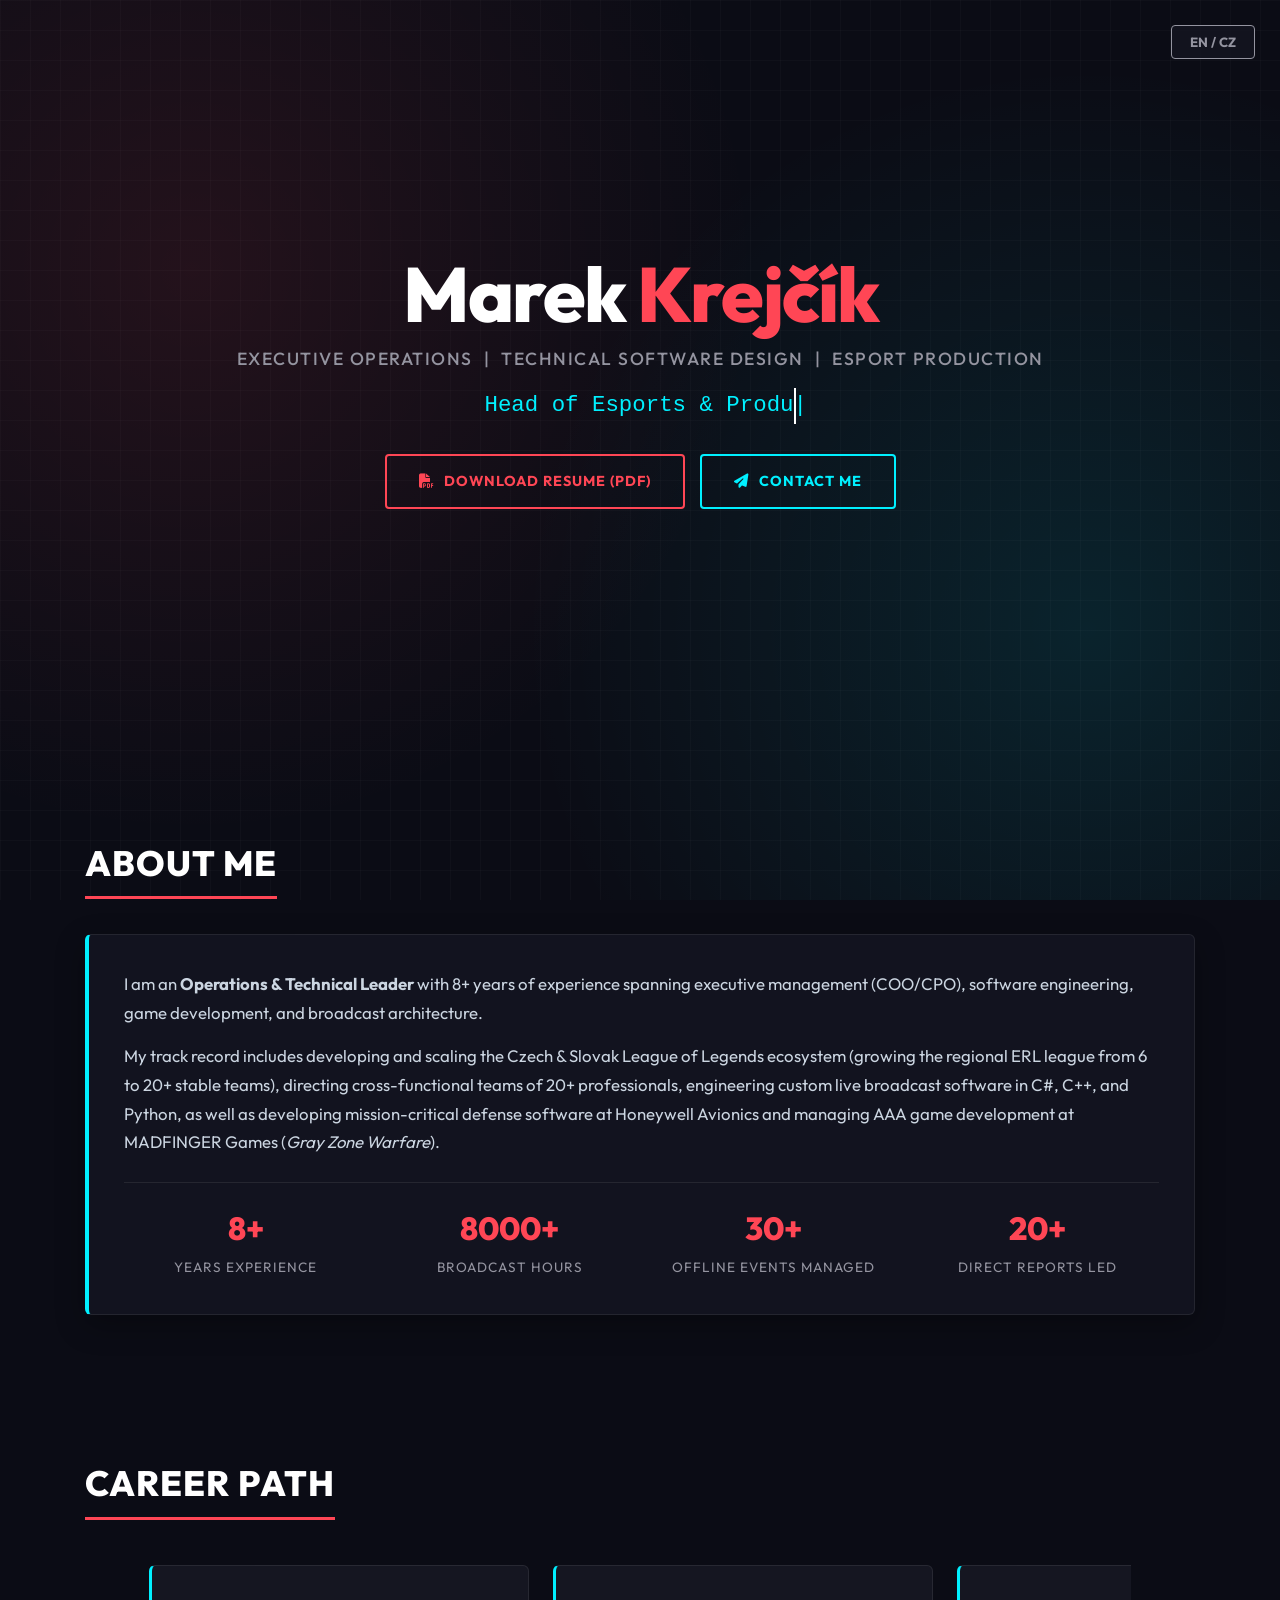
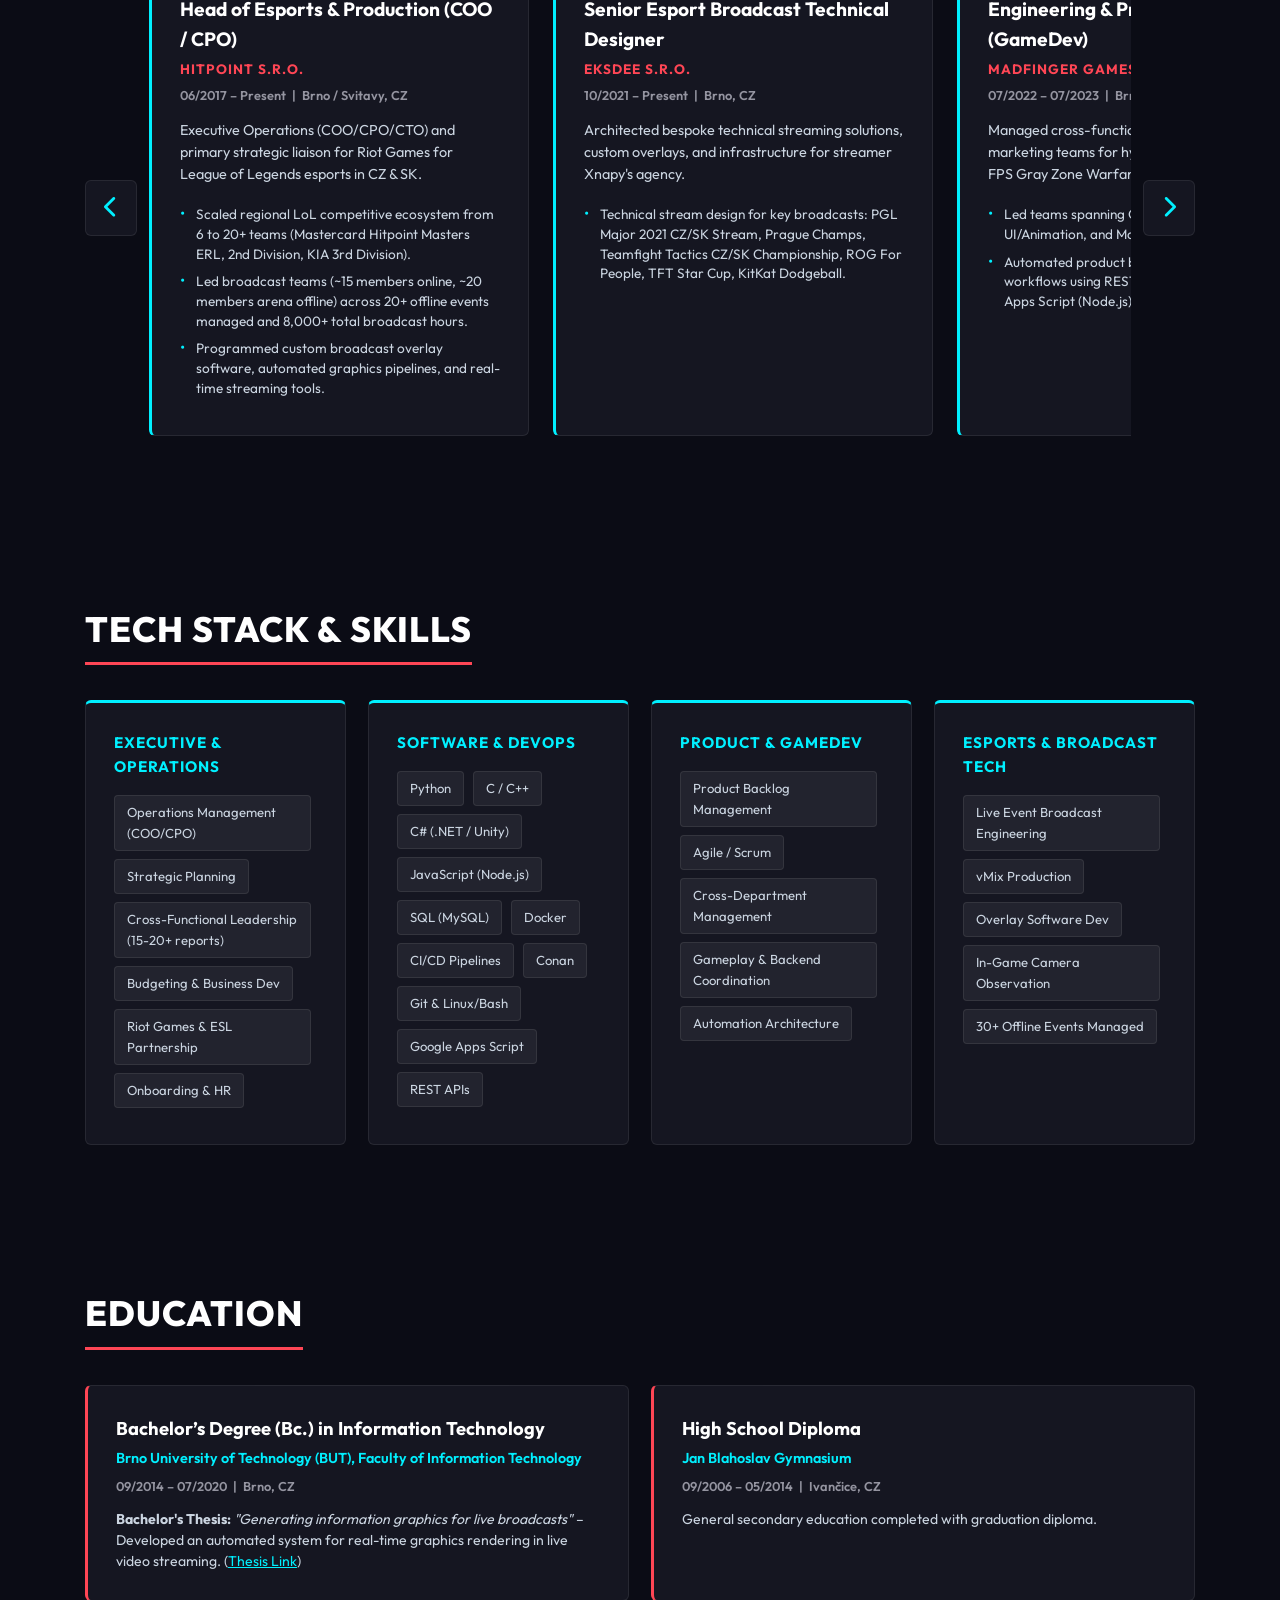
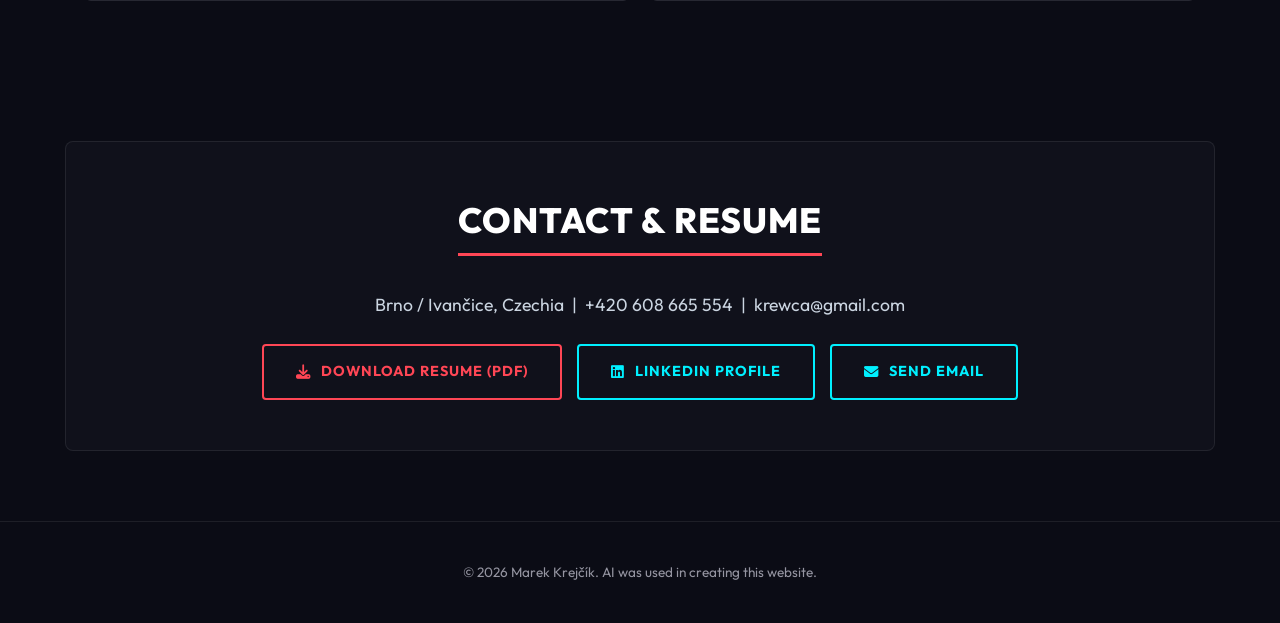
==== commit c3cf647c: "Implement automatic GeoIP and browser language redirection to en.html for non-CZ/SK visitors" ====
--- a/index.html
+++ b/index.html
@@ -17,7 +17,7 @@
 
     <header>
         <div class="lang-switch">
-            <button class="lang-btn" onclick="window.location.href='en.html'">EN / CZ</button>
+            <button class="lang-btn" onclick="setLangAndNavigate('en', 'en.html')">EN / CZ</button>
         </div>
         <div class="container">
             <h1 class="hero-name">Marek <span>Krejčík</span></h1>
